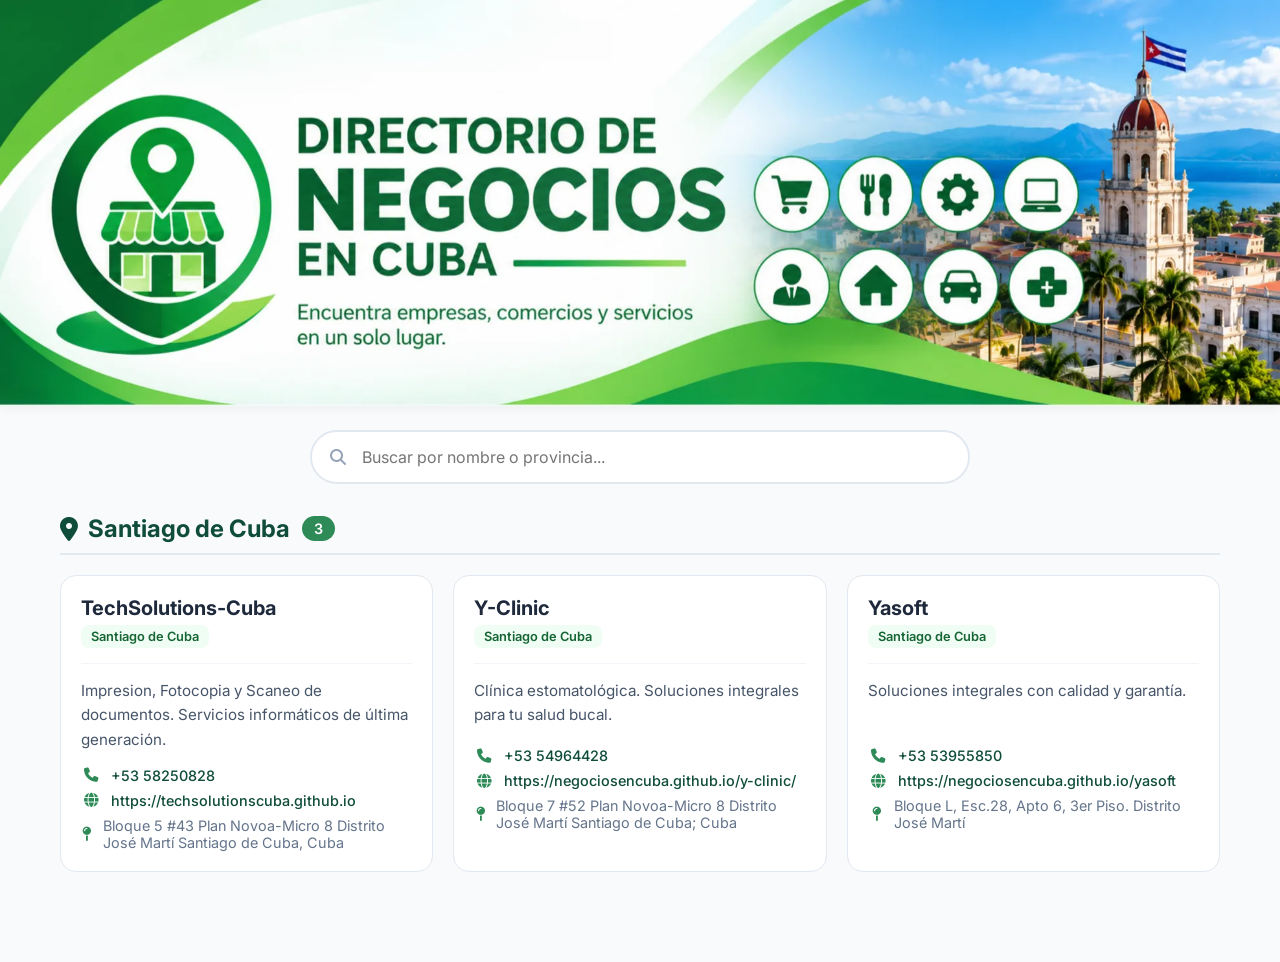
==== index.html @ 96652d1d "Add files via upload" ====
<!DOCTYPE html>
<html lang="es">
<head>
    <meta charset="UTF-8">
    <meta name="viewport" content="width=device-width, initial-scale=1.0">
    <title>Directorio de Negocios en Cuba</title>
    <link href="https://fonts.googleapis.com/css2?family=Inter:wght@400;600;700&display=swap" rel="stylesheet">
    <link rel="stylesheet" href="https://cdnjs.cloudflare.com/ajax/libs/font-awesome/6.4.0/css/all.min.css">
    <style>
        :root { --p: #0F4C3A; --a: #2E8B57; --bg: #F8FAFC; --w: #ffffff; }
        * { box-sizing: border-box; margin: 0; padding: 0; font-family: 'Inter', sans-serif; }
        body { background: var(--bg); color: #334155; padding-bottom: 50px; }
        
        .hero { background: var(--w); padding: 0; text-align: center; box-shadow: 0 2px 10px rgba(0,0,0,0.05); margin-bottom: 24px; overflow: hidden; }
        .hero-banner { display: block; width: 100%; height: auto; max-width: 100%; object-fit: contain; object-position: center; }
        .search-box { max-width: 700px; margin: 0 auto 30px; position: relative; padding: 0 20px; }
        .search-box input { width: 100%; padding: 15px 20px 15px 50px; border-radius: 50px; border: 2px solid #E2E8F0; font-size: 1rem; transition: 0.3s; background: white; }
        .search-box input:focus { border-color: var(--a); outline: none; }
        .search-box i { position: absolute; left: 40px; top: 50%; transform: translateY(-50%); color: #94A3B8; }
        @media (max-width: 700px) {
            .hero-banner { width: 100%; height: auto; object-fit: contain; }
            .search-box { margin-bottom: 24px; }
        }
        
        .container { max-width: 1200px; margin: 0 auto; padding: 0 20px; }
        
        .province-block { margin-bottom: 40px; animation: fade 0.5s ease; }
        .province-title { display: flex; align-items: center; gap: 12px; margin-bottom: 20px; padding-bottom: 10px; border-bottom: 2px solid #E2E8F0; }
        .province-title h2 { color: var(--p); font-size: 1.5rem; display: flex; align-items: center; gap: 10px; }
        .count { background: var(--a); color: white; padding: 4px 12px; border-radius: 20px; font-weight: 600; font-size: 0.9rem; }
        
        .biz-grid { display: grid; grid-template-columns: repeat(auto-fill, minmax(280px, 1fr)); gap: 20px; }
        
        .biz-card { background: var(--w); border-radius: 16px; padding: 20px; border: 1px solid #E2E8F0; transition: transform 0.2s, box-shadow 0.2s; }
        .biz-card:hover { transform: translateY(-5px); box-shadow: 0 10px 20px rgba(0,0,0,0.05); border-color: var(--a); }
        
        .biz-header { margin-bottom: 15px; padding-bottom: 15px; border-bottom:1px solid #F1F5F9; }
        .biz-title { font-weight: 700; font-size: 1.25rem; color: #1E293B; margin-bottom: 5px; }
        .biz-prov { display: inline-block; background: #F0FDF4; color: #166534; padding: 4px 10px; border-radius: 8px; font-size: 0.8rem; font-weight: 600; }
        
        .biz-body { font-size: 0.95rem; color: #475569; }
        .biz-desc { margin-bottom: 15px; line-height: 1.6; min-height: 3.5em; }
        
        .biz-meta { display: flex; flex-direction: column; gap: 8px; margin-top: 15px; }
        .meta-item { display: flex; align-items: center; gap: 10px; color: #64748B; font-size: 0.9rem; }
        .meta-item i { color: var(--a); width: 20px; text-align: center; }
        .meta-item a { color: var(--p); text-decoration: none; font-weight: 500; transition: 0.2s; }
        .meta-item a:hover { color: var(--a); text-decoration: underline; }

        .no-results { text-align: center; padding: 40px; color: #94A3B8; display: none; }
        
        @keyframes fade { from{opacity:0;transform:translateY(10px);} to{opacity:1;transform:translateY(0);} }
    </style>
</head>
<body>
    <div class="hero">
        <img class="hero-banner" src="banner-directorio.webp" alt="Directorio de Negocios en Cuba">
    </div>
    <div class="search-box">
        <i class="fas fa-search"></i><input type="text" id="searchInput" placeholder="Buscar por nombre o provincia...">
    </div>
    <div class="container" id="mainContainer">
        
                    <section class="province-block">
                        <div class="province-title">
                            <h2><i class="fas fa-map-marker-alt"></i> Santiago de Cuba</h2>
                            <span class="count">3</span>
                        </div>
                        <div class="biz-grid">
                    <div class="biz-card">
                        <div class="biz-header">
                            <div class="biz-title">TechSolutions-Cuba</div>
                            <div class="biz-prov">Santiago de Cuba</div>
                        </div>
                        <div class="biz-body">
                            <p class="biz-desc">Impresion, Fotocopia y Scaneo de documentos. Servicios informáticos de última generación.</p>
                            <div class="biz-meta">
                                <div class="meta-item"><i class="fas fa-phone"></i> <a href="tel:+53 58250828">+53 58250828</a></div>
                                <div class="meta-item"><i class="fas fa-globe"></i> <a href="https://techsolutionscuba.github.io" target="_blank">https://techsolutionscuba.github.io</a></div>
                                <div class="meta-item"><i class="fas fa-map-pin"></i> <span>Bloque 5 #43 Plan Novoa-Micro 8 Distrito José Martí Santiago de Cuba, Cuba</span></div>
                            </div>
                        </div>
                    </div>
                
                    <div class="biz-card">
                        <div class="biz-header">
                            <div class="biz-title">Y-Clinic</div>
                            <div class="biz-prov">Santiago de Cuba</div>
                        </div>
                        <div class="biz-body">
                            <p class="biz-desc">Clínica estomatológica. Soluciones integrales para tu salud bucal.</p>
                            <div class="biz-meta">
                                <div class="meta-item"><i class="fas fa-phone"></i> <a href="tel:+53 54964428">+53 54964428</a></div>
                                <div class="meta-item"><i class="fas fa-globe"></i> <a href="https://negociosencuba.github.io/y-clinic/" target="_blank">https://negociosencuba.github.io/y-clinic/</a></div>
                                <div class="meta-item"><i class="fas fa-map-pin"></i> <span>Bloque 7 #52 Plan Novoa-Micro 8 Distrito José Martí Santiago de Cuba; Cuba</span></div>
                            </div>
                        </div>
                    </div>
                
                    <div class="biz-card">
                        <div class="biz-header">
                            <div class="biz-title">Yasoft</div>
                            <div class="biz-prov">Santiago de Cuba</div>
                        </div>
                        <div class="biz-body">
                            <p class="biz-desc">Soluciones integrales con calidad y garantía.</p>
                            <div class="biz-meta">
                                <div class="meta-item"><i class="fas fa-phone"></i> <a href="tel:+53 53955850">+53 53955850</a></div>
                                <div class="meta-item"><i class="fas fa-globe"></i> <a href="https://negociosencuba.github.io/yasoft" target="_blank">https://negociosencuba.github.io/yasoft</a></div>
                                <div class="meta-item"><i class="fas fa-map-pin"></i> <span>Bloque L, Esc.28, Apto 6, 3er Piso. Distrito José Martí</span></div>
                            </div>
                        </div>
                    </div>
                </div>
                    </section>
                
    </div>
    <div id="noResults" class="no-results"><h3>No se encontraron resultados</h3></div>

    <script>
        const searchInput = document.getElementById('searchInput');
        const container = document.getElementById('mainContainer');
        const noResults = document.getElementById('noResults');
        
        searchInput.addEventListener('input', function() {
            const term = this.value.toLowerCase().trim();
            const blocks = document.querySelectorAll('.province-block');
            let visibleCount = 0;

            blocks.forEach(block => {
                const cards = block.querySelectorAll('.biz-card');
                let hasVisibleCards = false;

                cards.forEach(card => {
                    const text = card.innerText.toLowerCase();
                    const match = text.includes(term);
                    card.style.display = match ? 'block' : 'none';
                    if (match) hasVisibleCards = true;
                });

                block.style.display = hasVisibleCards ? 'block' : 'none';
                if (hasVisibleCards) visibleCount++;
            });

            noResults.style.display = (visibleCount === 0 && term !== '') ? 'block' : 'none';
        });
    </script>
</body>
</html>
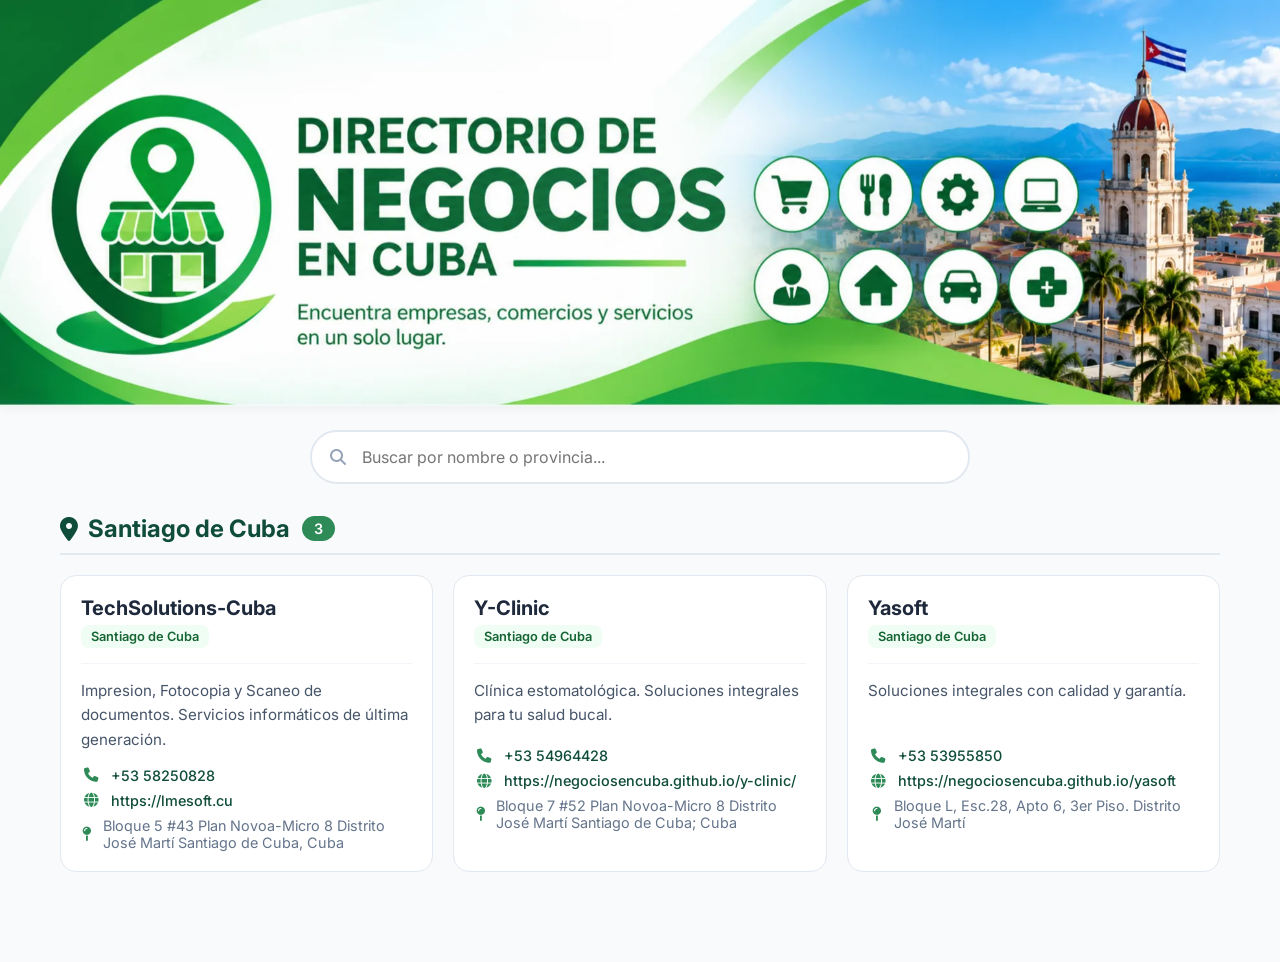
==== commit 9dc6086b: "Add files via upload" ====
--- a/index.html
+++ b/index.html
@@ -76,7 +76,7 @@
                             <p class="biz-desc">Impresion, Fotocopia y Scaneo de documentos. Servicios informáticos de última generación.</p>
                             <div class="biz-meta">
                                 <div class="meta-item"><i class="fas fa-phone"></i> <a href="tel:+53 58250828">+53 58250828</a></div>
-                                <div class="meta-item"><i class="fas fa-globe"></i> <a href="https://techsolutionscuba.github.io" target="_blank">https://techsolutionscuba.github.io</a></div>
+                                <div class="meta-item"><i class="fas fa-globe"></i> <a href="https://lmesoft.cu" target="_blank">https://lmesoft.cu</a></div>
                                 <div class="meta-item"><i class="fas fa-map-pin"></i> <span>Bloque 5 #43 Plan Novoa-Micro 8 Distrito José Martí Santiago de Cuba, Cuba</span></div>
                             </div>
                         </div>
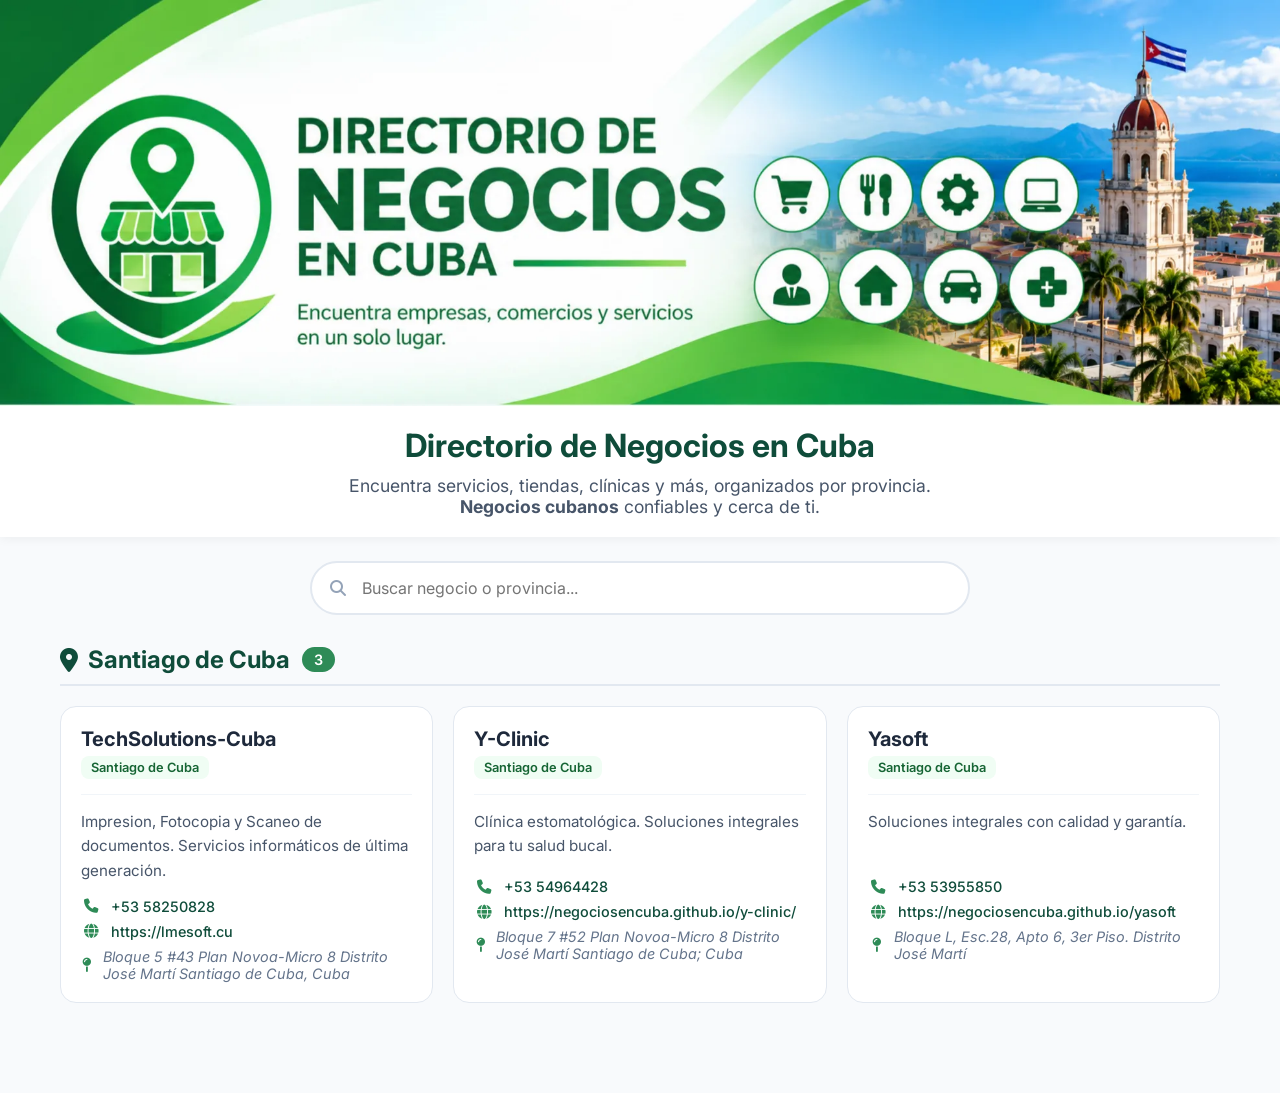
==== commit 8ccdcd03: "Add files via upload" ====
--- a/index.html
+++ b/index.html
@@ -1,149 +1,387 @@
-<!DOCTYPE html>
-<html lang="es">
-<head>
-    <meta charset="UTF-8">
-    <meta name="viewport" content="width=device-width, initial-scale=1.0">
-    <title>Directorio de Negocios en Cuba</title>
-    <link href="https://fonts.googleapis.com/css2?family=Inter:wght@400;600;700&display=swap" rel="stylesheet">
-    <link rel="stylesheet" href="https://cdnjs.cloudflare.com/ajax/libs/font-awesome/6.4.0/css/all.min.css">
-    <style>
-        :root { --p: #0F4C3A; --a: #2E8B57; --bg: #F8FAFC; --w: #ffffff; }
-        * { box-sizing: border-box; margin: 0; padding: 0; font-family: 'Inter', sans-serif; }
-        body { background: var(--bg); color: #334155; padding-bottom: 50px; }
-        
-        .hero { background: var(--w); padding: 0; text-align: center; box-shadow: 0 2px 10px rgba(0,0,0,0.05); margin-bottom: 24px; overflow: hidden; }
-        .hero-banner { display: block; width: 100%; height: auto; max-width: 100%; object-fit: contain; object-position: center; }
-        .search-box { max-width: 700px; margin: 0 auto 30px; position: relative; padding: 0 20px; }
-        .search-box input { width: 100%; padding: 15px 20px 15px 50px; border-radius: 50px; border: 2px solid #E2E8F0; font-size: 1rem; transition: 0.3s; background: white; }
-        .search-box input:focus { border-color: var(--a); outline: none; }
-        .search-box i { position: absolute; left: 40px; top: 50%; transform: translateY(-50%); color: #94A3B8; }
-        @media (max-width: 700px) {
-            .hero-banner { width: 100%; height: auto; object-fit: contain; }
-            .search-box { margin-bottom: 24px; }
-        }
-        
-        .container { max-width: 1200px; margin: 0 auto; padding: 0 20px; }
-        
-        .province-block { margin-bottom: 40px; animation: fade 0.5s ease; }
-        .province-title { display: flex; align-items: center; gap: 12px; margin-bottom: 20px; padding-bottom: 10px; border-bottom: 2px solid #E2E8F0; }
-        .province-title h2 { color: var(--p); font-size: 1.5rem; display: flex; align-items: center; gap: 10px; }
-        .count { background: var(--a); color: white; padding: 4px 12px; border-radius: 20px; font-weight: 600; font-size: 0.9rem; }
-        
-        .biz-grid { display: grid; grid-template-columns: repeat(auto-fill, minmax(280px, 1fr)); gap: 20px; }
-        
-        .biz-card { background: var(--w); border-radius: 16px; padding: 20px; border: 1px solid #E2E8F0; transition: transform 0.2s, box-shadow 0.2s; }
-        .biz-card:hover { transform: translateY(-5px); box-shadow: 0 10px 20px rgba(0,0,0,0.05); border-color: var(--a); }
-        
-        .biz-header { margin-bottom: 15px; padding-bottom: 15px; border-bottom:1px solid #F1F5F9; }
-        .biz-title { font-weight: 700; font-size: 1.25rem; color: #1E293B; margin-bottom: 5px; }
-        .biz-prov { display: inline-block; background: #F0FDF4; color: #166534; padding: 4px 10px; border-radius: 8px; font-size: 0.8rem; font-weight: 600; }
-        
-        .biz-body { font-size: 0.95rem; color: #475569; }
-        .biz-desc { margin-bottom: 15px; line-height: 1.6; min-height: 3.5em; }
-        
-        .biz-meta { display: flex; flex-direction: column; gap: 8px; margin-top: 15px; }
-        .meta-item { display: flex; align-items: center; gap: 10px; color: #64748B; font-size: 0.9rem; }
-        .meta-item i { color: var(--a); width: 20px; text-align: center; }
-        .meta-item a { color: var(--p); text-decoration: none; font-weight: 500; transition: 0.2s; }
-        .meta-item a:hover { color: var(--a); text-decoration: underline; }
-
-        .no-results { text-align: center; padding: 40px; color: #94A3B8; display: none; }
-        
-        @keyframes fade { from{opacity:0;transform:translateY(10px);} to{opacity:1;transform:translateY(0);} }
-    </style>
-</head>
-<body>
-    <div class="hero">
-        <img class="hero-banner" src="banner-directorio.webp" alt="Directorio de Negocios en Cuba">
-    </div>
-    <div class="search-box">
-        <i class="fas fa-search"></i><input type="text" id="searchInput" placeholder="Buscar por nombre o provincia...">
-    </div>
-    <div class="container" id="mainContainer">
-        
-                    <section class="province-block">
-                        <div class="province-title">
-                            <h2><i class="fas fa-map-marker-alt"></i> Santiago de Cuba</h2>
-                            <span class="count">3</span>
-                        </div>
-                        <div class="biz-grid">
-                    <div class="biz-card">
-                        <div class="biz-header">
-                            <div class="biz-title">TechSolutions-Cuba</div>
-                            <div class="biz-prov">Santiago de Cuba</div>
-                        </div>
-                        <div class="biz-body">
-                            <p class="biz-desc">Impresion, Fotocopia y Scaneo de documentos. Servicios informáticos de última generación.</p>
-                            <div class="biz-meta">
-                                <div class="meta-item"><i class="fas fa-phone"></i> <a href="tel:+53 58250828">+53 58250828</a></div>
-                                <div class="meta-item"><i class="fas fa-globe"></i> <a href="https://lmesoft.cu" target="_blank">https://lmesoft.cu</a></div>
-                                <div class="meta-item"><i class="fas fa-map-pin"></i> <span>Bloque 5 #43 Plan Novoa-Micro 8 Distrito José Martí Santiago de Cuba, Cuba</span></div>
-                            </div>
-                        </div>
-                    </div>
-                
-                    <div class="biz-card">
-                        <div class="biz-header">
-                            <div class="biz-title">Y-Clinic</div>
-                            <div class="biz-prov">Santiago de Cuba</div>
-                        </div>
-                        <div class="biz-body">
-                            <p class="biz-desc">Clínica estomatológica. Soluciones integrales para tu salud bucal.</p>
-                            <div class="biz-meta">
-                                <div class="meta-item"><i class="fas fa-phone"></i> <a href="tel:+53 54964428">+53 54964428</a></div>
-                                <div class="meta-item"><i class="fas fa-globe"></i> <a href="https://negociosencuba.github.io/y-clinic/" target="_blank">https://negociosencuba.github.io/y-clinic/</a></div>
-                                <div class="meta-item"><i class="fas fa-map-pin"></i> <span>Bloque 7 #52 Plan Novoa-Micro 8 Distrito José Martí Santiago de Cuba; Cuba</span></div>
-                            </div>
-                        </div>
-                    </div>
-                
-                    <div class="biz-card">
-                        <div class="biz-header">
-                            <div class="biz-title">Yasoft</div>
-                            <div class="biz-prov">Santiago de Cuba</div>
-                        </div>
-                        <div class="biz-body">
-                            <p class="biz-desc">Soluciones integrales con calidad y garantía.</p>
-                            <div class="biz-meta">
-                                <div class="meta-item"><i class="fas fa-phone"></i> <a href="tel:+53 53955850">+53 53955850</a></div>
-                                <div class="meta-item"><i class="fas fa-globe"></i> <a href="https://negociosencuba.github.io/yasoft" target="_blank">https://negociosencuba.github.io/yasoft</a></div>
-                                <div class="meta-item"><i class="fas fa-map-pin"></i> <span>Bloque L, Esc.28, Apto 6, 3er Piso. Distrito José Martí</span></div>
-                            </div>
-                        </div>
-                    </div>
-                </div>
-                    </section>
-                
-    </div>
-    <div id="noResults" class="no-results"><h3>No se encontraron resultados</h3></div>
-
-    <script>
-        const searchInput = document.getElementById('searchInput');
-        const container = document.getElementById('mainContainer');
-        const noResults = document.getElementById('noResults');
-        
-        searchInput.addEventListener('input', function() {
-            const term = this.value.toLowerCase().trim();
-            const blocks = document.querySelectorAll('.province-block');
-            let visibleCount = 0;
-
-            blocks.forEach(block => {
-                const cards = block.querySelectorAll('.biz-card');
-                let hasVisibleCards = false;
-
-                cards.forEach(card => {
-                    const text = card.innerText.toLowerCase();
-                    const match = text.includes(term);
-                    card.style.display = match ? 'block' : 'none';
-                    if (match) hasVisibleCards = true;
-                });
-
-                block.style.display = hasVisibleCards ? 'block' : 'none';
-                if (hasVisibleCards) visibleCount++;
-            });
-
-            noResults.style.display = (visibleCount === 0 && term !== '') ? 'block' : 'none';
-        });
-    </script>
-</body>
+<!DOCTYPE html>
+<html lang="es">
+<head>
+    <meta charset="UTF-8" />
+    <meta name="viewport" content="width=device-width, initial-scale=1.0" />
+
+    <title>Directorio de Negocios en Cuba | Encuentra servicios por provincia</title>
+    <meta name="description" content="Directorio de negocios en Cuba organizado por provincia. Encuentra servicios, tiendas, clínicas, informática y más en Santiago de Cuba y otras regiones." />
+    <link rel="canonical" href="https://negociosencuba.github.io/" />
+
+    <meta property="og:title" content="Directorio de Negocios en Cuba" />
+    <meta property="og:description" content="Directorio de negocios cubanos organizado por provincia." />
+    <meta property="og:type" content="website" />
+    <meta property="og:url" content="https://negociosencuba.github.io/" />
+
+    <link href="https://fonts.googleapis.com/css2?family=Inter:wght@400;600;700&display=swap" rel="stylesheet" />
+    <link rel="stylesheet" href="https://cdnjs.cloudflare.com/ajax/libs/font-awesome/6.4.0/css/all.min.css" />
+
+    <style>
+        :root {
+            --p: #0F4C3A;
+            --a: #2E8B57;
+            --bg: #F8FAFC;
+            --w: #ffffff;
+        }
+        * {
+            box-sizing: border-box;
+            margin: 0;
+            padding: 0;
+            font-family: 'Inter', sans-serif;
+        }
+        body {
+            background: var(--bg);
+            color: #334155;
+            padding-bottom: 50px;
+        }
+
+        .hero {
+            background: var(--w);
+            padding: 0;
+            text-align: center;
+            box-shadow: 0 2px 10px rgba(0, 0, 0, 0.05);
+            margin-bottom: 24px;
+            overflow: hidden;
+        }
+        .hero-banner {
+            display: block;
+            width: 100%;
+            height: auto;
+            max-width: 100%;
+            object-fit: contain;
+            object-position: center;
+        }
+        .hero h1 {
+            font-size: 2rem;
+            font-weight: 700;
+            color: var(--p);
+            padding: 20px 20px 10px;
+        }
+        .hero p {
+            color: #475569;
+            padding: 0 20px 20px;
+            max-width: 700px;
+            margin: 0 auto;
+            font-size: 1.1rem;
+        }
+
+        .search-box {
+            max-width: 700px;
+            margin: 0 auto 30px;
+            position: relative;
+            padding: 0 20px;
+        }
+        .search-box input {
+            width: 100%;
+            padding: 15px 20px 15px 50px;
+            border-radius: 50px;
+            border: 2px solid #E2E8F0;
+            font-size: 1rem;
+            transition: 0.3s;
+            background: white;
+        }
+        .search-box input:focus {
+            border-color: var(--a);
+            outline: none;
+        }
+        .search-box i {
+            position: absolute;
+            left: 40px;
+            top: 50%;
+            transform: translateY(-50%);
+            color: #94A3B8;
+        }
+
+        .container {
+            max-width: 1200px;
+            margin: 0 auto;
+            padding: 0 20px;
+        }
+
+        .province-block {
+            margin-bottom: 40px;
+            animation: fade 0.5s ease;
+        }
+        .province-title {
+            display: flex;
+            align-items: center;
+            gap: 12px;
+            margin-bottom: 20px;
+            padding-bottom: 10px;
+            border-bottom: 2px solid #E2E8F0;
+        }
+        .province-title h2 {
+            color: var(--p);
+            font-size: 1.5rem;
+            display: flex;
+            align-items: center;
+            gap: 10px;
+        }
+        .count {
+            background: var(--a);
+            color: white;
+            padding: 4px 12px;
+            border-radius: 20px;
+            font-weight: 600;
+            font-size: 0.9rem;
+        }
+
+        .biz-grid {
+            display: grid;
+            grid-template-columns: repeat(auto-fill, minmax(280px, 1fr));
+            gap: 20px;
+        }
+
+        .biz-card {
+            background: var(--w);
+            border-radius: 16px;
+            padding: 20px;
+            border: 1px solid #E2E8F0;
+            transition: transform 0.2s, box-shadow 0.2s;
+        }
+        .biz-card:hover {
+            transform: translateY(-5px);
+            box-shadow: 0 10px 20px rgba(0, 0, 0, 0.05);
+            border-color: var(--a);
+        }
+
+        .biz-header {
+            margin-bottom: 15px;
+            padding-bottom: 15px;
+            border-bottom: 1px solid #F1F5F9;
+        }
+        .biz-title {
+            font-weight: 700;
+            font-size: 1.25rem;
+            color: #1E293B;
+            margin-bottom: 5px;
+        }
+        .biz-prov {
+            display: inline-block;
+            background: #F0FDF4;
+            color: #166534;
+            padding: 4px 10px;
+            border-radius: 8px;
+            font-size: 0.8rem;
+            font-weight: 600;
+        }
+
+        .biz-body {
+            font-size: 0.95rem;
+            color: #475569;
+        }
+        .biz-desc {
+            margin-bottom: 15px;
+            line-height: 1.6;
+            min-height: 3.5em;
+        }
+
+        .biz-meta {
+            display: flex;
+            flex-direction: column;
+            gap: 8px;
+            margin-top: 15px;
+        }
+        .meta-item {
+            display: flex;
+            align-items: center;
+            gap: 10px;
+            color: #64748B;
+            font-size: 0.9rem;
+        }
+        .meta-item i {
+            color: var(--a);
+            width: 20px;
+            text-align: center;
+        }
+        .meta-item a {
+            color: var(--p);
+            text-decoration: none;
+            font-weight: 500;
+            transition: 0.2s;
+        }
+        .meta-item a:hover {
+            color: var(--a);
+            text-decoration: underline;
+        }
+
+        .no-results {
+            text-align: center;
+            padding: 40px;
+            color: #94A3B8;
+            display: none;
+        }
+
+        @keyframes fade {
+            from {
+                opacity: 0;
+                transform: translateY(10px);
+            }
+            to {
+                opacity: 1;
+                transform: translateY(0);
+            }
+        }
+    </style>
+
+    <!-- DATOS ESTRUCTURADOS (JSON-LD) -->
+    <script type="application/ld+json">
+        {
+            "@context": "https://schema.org",
+            "@type": "ItemList",
+            "name": "Directorio de Negocios en Cuba",
+            "description": "Listado de negocios cubanos organizados por provincia.",
+            "url": "https://negociosencuba.github.io/",
+            "numberOfItems": 3,
+            "itemListElement": [
+                {
+                    "@type": "ListItem",
+                    "position": 1,
+                    "item": {
+                        "@type": "Place",
+                        "name": "TechSolutions-Cuba",
+                        "description": "Impresion, Fotocopia y Scaneo de documentos. Servicios informáticos de última generación.",
+                        "address": {
+                            "@type": "PostalAddress",
+                            "addressLocality": "Santiago de Cuba",
+                            "addressCountry": "CU"
+                        }
+                    }
+                },
+                {
+                    "@type": "ListItem",
+                    "position": 2,
+                    "item": {
+                        "@type": "Place",
+                        "name": "Y-Clinic",
+                        "description": "Clínica estomatológica. Soluciones integrales para tu salud bucal.",
+                        "address": {
+                            "@type": "PostalAddress",
+                            "addressLocality": "Santiago de Cuba",
+                            "addressCountry": "CU"
+                        }
+                    }
+                },
+                {
+                    "@type": "ListItem",
+                    "position": 3,
+                    "item": {
+                        "@type": "Place",
+                        "name": "Yasoft",
+                        "description": "Soluciones integrales con calidad y garantía.",
+                        "address": {
+                            "@type": "PostalAddress",
+                            "addressLocality": "Santiago de Cuba",
+                            "addressCountry": "CU"
+                        }
+                    }
+                }
+            ]
+        }
+    </script>
+</head>
+<body>
+
+    <header class="hero">
+        <img class="hero-banner" src="banner-directorio.webp" alt="Directorio de Negocios en Cuba - Encuentra servicios por provincia" loading="lazy" />
+        <h1>Directorio de Negocios en Cuba</h1>
+        <p>Encuentra servicios, tiendas, clínicas y más, organizados por provincia. <strong>Negocios cubanos</strong> confiables y cerca de ti.</p>
+    </header>
+
+    <div class="search-box">
+        <i class="fas fa-search"></i>
+        <input type="text" id="searchInput" placeholder="Buscar negocio o provincia..." />
+    </div>
+
+    <main class="container" id="mainContainer">
+        <section class="province-block">
+            <div class="province-title">
+                <h2><i class="fas fa-map-marker-alt"></i> Santiago de Cuba</h2>
+                <span class="count">3</span>
+            </div>
+            <div class="biz-grid">
+
+                <article class="biz-card">
+                    <div class="biz-header">
+                        <div class="biz-title">TechSolutions-Cuba</div>
+                        <div class="biz-prov">Santiago de Cuba</div>
+                    </div>
+                    <div class="biz-body">
+                        <p class="biz-desc">Impresion, Fotocopia y Scaneo de documentos. Servicios informáticos de última generación.</p>
+                        <div class="biz-meta">
+                            <div class="meta-item"><i class="fas fa-phone"></i> <a href="tel:+5358250828" rel="nofollow">+53 58250828</a></div>
+                            <div class="meta-item"><i class="fas fa-globe"></i> <a href="https://lmesoft.cu" target="_blank" rel="nofollow">https://lmesoft.cu</a></div>
+                            <div class="meta-item"><i class="fas fa-map-pin"></i> <address style="display:inline;">Bloque 5 #43 Plan Novoa-Micro 8 Distrito José Martí Santiago de Cuba, Cuba</address></div>
+                        </div>
+                    </div>
+                </article>
+
+                <article class="biz-card">
+                    <div class="biz-header">
+                        <div class="biz-title">Y-Clinic</div>
+                        <div class="biz-prov">Santiago de Cuba</div>
+                    </div>
+                    <div class="biz-body">
+                        <p class="biz-desc">Clínica estomatológica. Soluciones integrales para tu salud bucal.</p>
+                        <div class="biz-meta">
+                            <div class="meta-item"><i class="fas fa-phone"></i> <a href="tel:+5354964428" rel="nofollow">+53 54964428</a></div>
+                            <div class="meta-item"><i class="fas fa-globe"></i> <a href="https://negociosencuba.github.io/y-clinic/" target="_blank" rel="nofollow">https://negociosencuba.github.io/y-clinic/</a></div>
+                            <div class="meta-item"><i class="fas fa-map-pin"></i> <address style="display:inline;">Bloque 7 #52 Plan Novoa-Micro 8 Distrito José Martí Santiago de Cuba; Cuba</address></div>
+                        </div>
+                    </div>
+                </article>
+
+                <article class="biz-card">
+                    <div class="biz-header">
+                        <div class="biz-title">Yasoft</div>
+                        <div class="biz-prov">Santiago de Cuba</div>
+                    </div>
+                    <div class="biz-body">
+                        <p class="biz-desc">Soluciones integrales con calidad y garantía.</p>
+                        <div class="biz-meta">
+                            <div class="meta-item"><i class="fas fa-phone"></i> <a href="tel:+5353955850" rel="nofollow">+53 53955850</a></div>
+                            <div class="meta-item"><i class="fas fa-globe"></i> <a href="https://negociosencuba.github.io/yasoft" target="_blank" rel="nofollow">https://negociosencuba.github.io/yasoft</a></div>
+                            <div class="meta-item"><i class="fas fa-map-pin"></i> <address style="display:inline;">Bloque L, Esc.28, Apto 6, 3er Piso. Distrito José Martí</address></div>
+                        </div>
+                    </div>
+                </article>
+
+            </div>
+        </section>
+    </main>
+
+    <div id="noResults" class="no-results">
+        <h3>No se encontraron resultados</h3>
+    </div>
+
+    <script>
+        const searchInput = document.getElementById('searchInput');
+        const container = document.getElementById('mainContainer');
+        const noResults = document.getElementById('noResults');
+
+        searchInput.addEventListener('input', function() {
+            const term = this.value.toLowerCase().trim();
+            const blocks = document.querySelectorAll('.province-block');
+            let visibleCount = 0;
+
+            blocks.forEach(block => {
+                const cards = block.querySelectorAll('.biz-card');
+                let hasVisibleCards = false;
+
+                cards.forEach(card => {
+                    const text = card.innerText.toLowerCase();
+                    const match = text.includes(term);
+                    card.style.display = match ? 'block' : 'none';
+                    if (match) hasVisibleCards = true;
+                });
+
+                block.style.display = hasVisibleCards ? 'block' : 'none';
+                if (hasVisibleCards) visibleCount++;
+            });
+
+            noResults.style.display = (visibleCount === 0 && term !== '') ? 'block' : 'none';
+        });
+    </script>
+
+</body>
 </html>
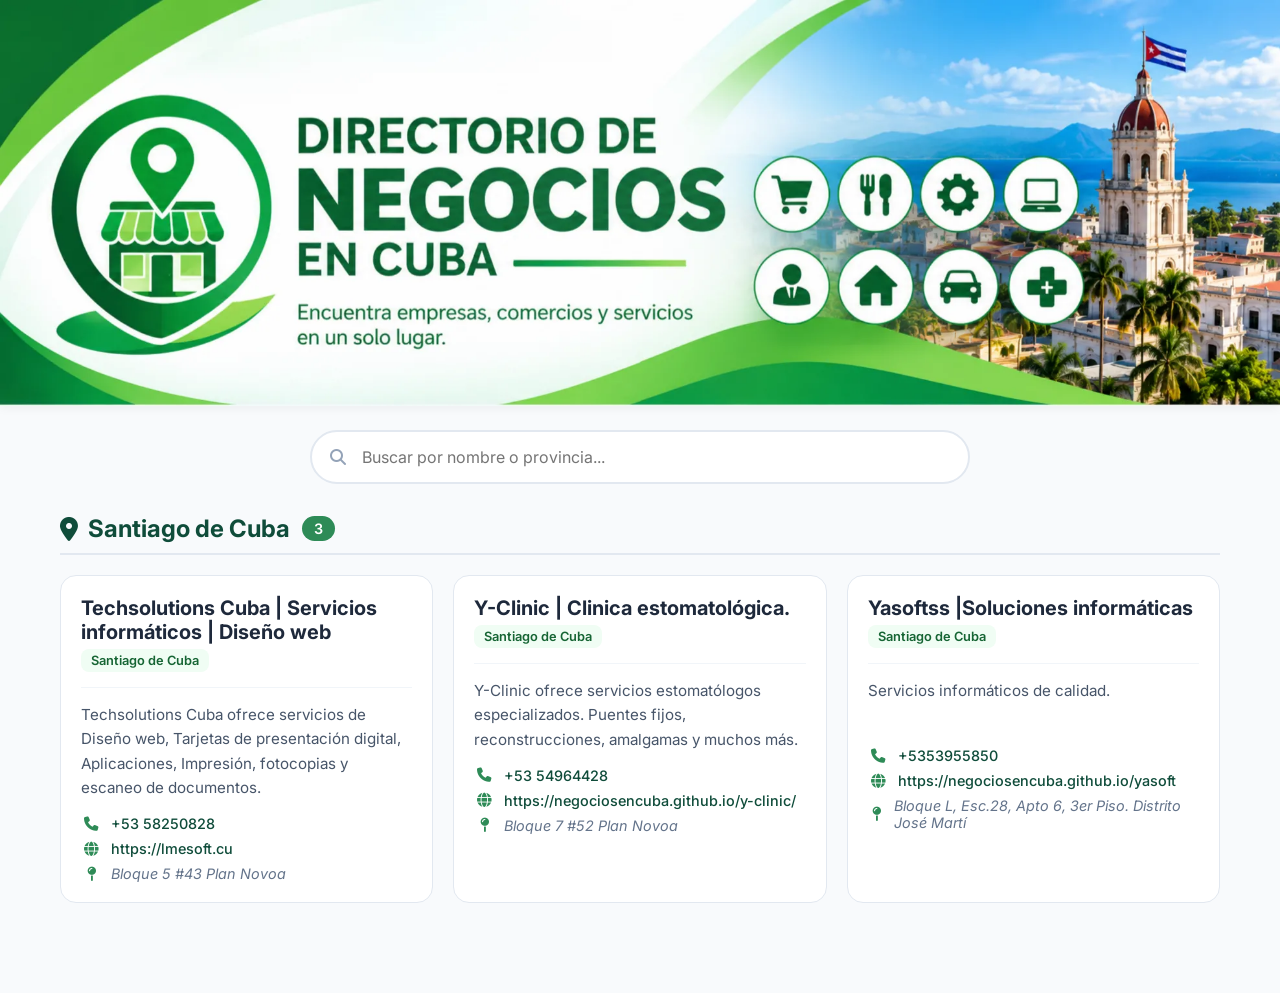
==== commit cb2434cb: "Add files via upload" ====
--- a/index.html
+++ b/index.html
@@ -1,387 +1,199 @@
-<!DOCTYPE html>
-<html lang="es">
-<head>
-    <meta charset="UTF-8" />
-    <meta name="viewport" content="width=device-width, initial-scale=1.0" />
-
-    <title>Directorio de Negocios en Cuba | Encuentra servicios por provincia</title>
-    <meta name="description" content="Directorio de negocios en Cuba organizado por provincia. Encuentra servicios, tiendas, clínicas, informática y más en Santiago de Cuba y otras regiones." />
-    <link rel="canonical" href="https://negociosencuba.github.io/" />
-
-    <meta property="og:title" content="Directorio de Negocios en Cuba" />
-    <meta property="og:description" content="Directorio de negocios cubanos organizado por provincia." />
-    <meta property="og:type" content="website" />
-    <meta property="og:url" content="https://negociosencuba.github.io/" />
-
-    <link href="https://fonts.googleapis.com/css2?family=Inter:wght@400;600;700&display=swap" rel="stylesheet" />
-    <link rel="stylesheet" href="https://cdnjs.cloudflare.com/ajax/libs/font-awesome/6.4.0/css/all.min.css" />
-
-    <style>
-        :root {
-            --p: #0F4C3A;
-            --a: #2E8B57;
-            --bg: #F8FAFC;
-            --w: #ffffff;
-        }
-        * {
-            box-sizing: border-box;
-            margin: 0;
-            padding: 0;
-            font-family: 'Inter', sans-serif;
-        }
-        body {
-            background: var(--bg);
-            color: #334155;
-            padding-bottom: 50px;
-        }
-
-        .hero {
-            background: var(--w);
-            padding: 0;
-            text-align: center;
-            box-shadow: 0 2px 10px rgba(0, 0, 0, 0.05);
-            margin-bottom: 24px;
-            overflow: hidden;
-        }
-        .hero-banner {
-            display: block;
-            width: 100%;
-            height: auto;
-            max-width: 100%;
-            object-fit: contain;
-            object-position: center;
-        }
-        .hero h1 {
-            font-size: 2rem;
-            font-weight: 700;
-            color: var(--p);
-            padding: 20px 20px 10px;
-        }
-        .hero p {
-            color: #475569;
-            padding: 0 20px 20px;
-            max-width: 700px;
-            margin: 0 auto;
-            font-size: 1.1rem;
-        }
-
-        .search-box {
-            max-width: 700px;
-            margin: 0 auto 30px;
-            position: relative;
-            padding: 0 20px;
-        }
-        .search-box input {
-            width: 100%;
-            padding: 15px 20px 15px 50px;
-            border-radius: 50px;
-            border: 2px solid #E2E8F0;
-            font-size: 1rem;
-            transition: 0.3s;
-            background: white;
-        }
-        .search-box input:focus {
-            border-color: var(--a);
-            outline: none;
-        }
-        .search-box i {
-            position: absolute;
-            left: 40px;
-            top: 50%;
-            transform: translateY(-50%);
-            color: #94A3B8;
-        }
-
-        .container {
-            max-width: 1200px;
-            margin: 0 auto;
-            padding: 0 20px;
-        }
-
-        .province-block {
-            margin-bottom: 40px;
-            animation: fade 0.5s ease;
-        }
-        .province-title {
-            display: flex;
-            align-items: center;
-            gap: 12px;
-            margin-bottom: 20px;
-            padding-bottom: 10px;
-            border-bottom: 2px solid #E2E8F0;
-        }
-        .province-title h2 {
-            color: var(--p);
-            font-size: 1.5rem;
-            display: flex;
-            align-items: center;
-            gap: 10px;
-        }
-        .count {
-            background: var(--a);
-            color: white;
-            padding: 4px 12px;
-            border-radius: 20px;
-            font-weight: 600;
-            font-size: 0.9rem;
-        }
-
-        .biz-grid {
-            display: grid;
-            grid-template-columns: repeat(auto-fill, minmax(280px, 1fr));
-            gap: 20px;
-        }
-
-        .biz-card {
-            background: var(--w);
-            border-radius: 16px;
-            padding: 20px;
-            border: 1px solid #E2E8F0;
-            transition: transform 0.2s, box-shadow 0.2s;
-        }
-        .biz-card:hover {
-            transform: translateY(-5px);
-            box-shadow: 0 10px 20px rgba(0, 0, 0, 0.05);
-            border-color: var(--a);
-        }
-
-        .biz-header {
-            margin-bottom: 15px;
-            padding-bottom: 15px;
-            border-bottom: 1px solid #F1F5F9;
-        }
-        .biz-title {
-            font-weight: 700;
-            font-size: 1.25rem;
-            color: #1E293B;
-            margin-bottom: 5px;
-        }
-        .biz-prov {
-            display: inline-block;
-            background: #F0FDF4;
-            color: #166534;
-            padding: 4px 10px;
-            border-radius: 8px;
-            font-size: 0.8rem;
-            font-weight: 600;
-        }
-
-        .biz-body {
-            font-size: 0.95rem;
-            color: #475569;
-        }
-        .biz-desc {
-            margin-bottom: 15px;
-            line-height: 1.6;
-            min-height: 3.5em;
-        }
-
-        .biz-meta {
-            display: flex;
-            flex-direction: column;
-            gap: 8px;
-            margin-top: 15px;
-        }
-        .meta-item {
-            display: flex;
-            align-items: center;
-            gap: 10px;
-            color: #64748B;
-            font-size: 0.9rem;
-        }
-        .meta-item i {
-            color: var(--a);
-            width: 20px;
-            text-align: center;
-        }
-        .meta-item a {
-            color: var(--p);
-            text-decoration: none;
-            font-weight: 500;
-            transition: 0.2s;
-        }
-        .meta-item a:hover {
-            color: var(--a);
-            text-decoration: underline;
-        }
-
-        .no-results {
-            text-align: center;
-            padding: 40px;
-            color: #94A3B8;
-            display: none;
-        }
-
-        @keyframes fade {
-            from {
-                opacity: 0;
-                transform: translateY(10px);
-            }
-            to {
-                opacity: 1;
-                transform: translateY(0);
-            }
-        }
-    </style>
-
-    <!-- DATOS ESTRUCTURADOS (JSON-LD) -->
-    <script type="application/ld+json">
-        {
-            "@context": "https://schema.org",
-            "@type": "ItemList",
-            "name": "Directorio de Negocios en Cuba",
-            "description": "Listado de negocios cubanos organizados por provincia.",
-            "url": "https://negociosencuba.github.io/",
-            "numberOfItems": 3,
-            "itemListElement": [
-                {
-                    "@type": "ListItem",
-                    "position": 1,
-                    "item": {
-                        "@type": "Place",
-                        "name": "TechSolutions-Cuba",
-                        "description": "Impresion, Fotocopia y Scaneo de documentos. Servicios informáticos de última generación.",
-                        "address": {
-                            "@type": "PostalAddress",
-                            "addressLocality": "Santiago de Cuba",
-                            "addressCountry": "CU"
-                        }
-                    }
-                },
-                {
-                    "@type": "ListItem",
-                    "position": 2,
-                    "item": {
-                        "@type": "Place",
-                        "name": "Y-Clinic",
-                        "description": "Clínica estomatológica. Soluciones integrales para tu salud bucal.",
-                        "address": {
-                            "@type": "PostalAddress",
-                            "addressLocality": "Santiago de Cuba",
-                            "addressCountry": "CU"
-                        }
-                    }
-                },
-                {
-                    "@type": "ListItem",
-                    "position": 3,
-                    "item": {
-                        "@type": "Place",
-                        "name": "Yasoft",
-                        "description": "Soluciones integrales con calidad y garantía.",
-                        "address": {
-                            "@type": "PostalAddress",
-                            "addressLocality": "Santiago de Cuba",
-                            "addressCountry": "CU"
-                        }
-                    }
-                }
-            ]
-        }
-    </script>
-</head>
-<body>
-
-    <header class="hero">
-        <img class="hero-banner" src="banner-directorio.webp" alt="Directorio de Negocios en Cuba - Encuentra servicios por provincia" loading="lazy" />
-        <h1>Directorio de Negocios en Cuba</h1>
-        <p>Encuentra servicios, tiendas, clínicas y más, organizados por provincia. <strong>Negocios cubanos</strong> confiables y cerca de ti.</p>
-    </header>
-
-    <div class="search-box">
-        <i class="fas fa-search"></i>
-        <input type="text" id="searchInput" placeholder="Buscar negocio o provincia..." />
-    </div>
-
-    <main class="container" id="mainContainer">
-        <section class="province-block">
-            <div class="province-title">
-                <h2><i class="fas fa-map-marker-alt"></i> Santiago de Cuba</h2>
-                <span class="count">3</span>
-            </div>
-            <div class="biz-grid">
-
-                <article class="biz-card">
-                    <div class="biz-header">
-                        <div class="biz-title">TechSolutions-Cuba</div>
-                        <div class="biz-prov">Santiago de Cuba</div>
-                    </div>
-                    <div class="biz-body">
-                        <p class="biz-desc">Impresion, Fotocopia y Scaneo de documentos. Servicios informáticos de última generación.</p>
-                        <div class="biz-meta">
-                            <div class="meta-item"><i class="fas fa-phone"></i> <a href="tel:+5358250828" rel="nofollow">+53 58250828</a></div>
-                            <div class="meta-item"><i class="fas fa-globe"></i> <a href="https://lmesoft.cu" target="_blank" rel="nofollow">https://lmesoft.cu</a></div>
-                            <div class="meta-item"><i class="fas fa-map-pin"></i> <address style="display:inline;">Bloque 5 #43 Plan Novoa-Micro 8 Distrito José Martí Santiago de Cuba, Cuba</address></div>
-                        </div>
-                    </div>
-                </article>
-
-                <article class="biz-card">
-                    <div class="biz-header">
-                        <div class="biz-title">Y-Clinic</div>
-                        <div class="biz-prov">Santiago de Cuba</div>
-                    </div>
-                    <div class="biz-body">
-                        <p class="biz-desc">Clínica estomatológica. Soluciones integrales para tu salud bucal.</p>
-                        <div class="biz-meta">
-                            <div class="meta-item"><i class="fas fa-phone"></i> <a href="tel:+5354964428" rel="nofollow">+53 54964428</a></div>
-                            <div class="meta-item"><i class="fas fa-globe"></i> <a href="https://negociosencuba.github.io/y-clinic/" target="_blank" rel="nofollow">https://negociosencuba.github.io/y-clinic/</a></div>
-                            <div class="meta-item"><i class="fas fa-map-pin"></i> <address style="display:inline;">Bloque 7 #52 Plan Novoa-Micro 8 Distrito José Martí Santiago de Cuba; Cuba</address></div>
-                        </div>
-                    </div>
-                </article>
-
-                <article class="biz-card">
-                    <div class="biz-header">
-                        <div class="biz-title">Yasoft</div>
-                        <div class="biz-prov">Santiago de Cuba</div>
-                    </div>
-                    <div class="biz-body">
-                        <p class="biz-desc">Soluciones integrales con calidad y garantía.</p>
-                        <div class="biz-meta">
-                            <div class="meta-item"><i class="fas fa-phone"></i> <a href="tel:+5353955850" rel="nofollow">+53 53955850</a></div>
-                            <div class="meta-item"><i class="fas fa-globe"></i> <a href="https://negociosencuba.github.io/yasoft" target="_blank" rel="nofollow">https://negociosencuba.github.io/yasoft</a></div>
-                            <div class="meta-item"><i class="fas fa-map-pin"></i> <address style="display:inline;">Bloque L, Esc.28, Apto 6, 3er Piso. Distrito José Martí</address></div>
-                        </div>
-                    </div>
-                </article>
-
-            </div>
-        </section>
-    </main>
-
-    <div id="noResults" class="no-results">
-        <h3>No se encontraron resultados</h3>
-    </div>
-
-    <script>
-        const searchInput = document.getElementById('searchInput');
-        const container = document.getElementById('mainContainer');
-        const noResults = document.getElementById('noResults');
-
-        searchInput.addEventListener('input', function() {
-            const term = this.value.toLowerCase().trim();
-            const blocks = document.querySelectorAll('.province-block');
-            let visibleCount = 0;
-
-            blocks.forEach(block => {
-                const cards = block.querySelectorAll('.biz-card');
-                let hasVisibleCards = false;
-
-                cards.forEach(card => {
-                    const text = card.innerText.toLowerCase();
-                    const match = text.includes(term);
-                    card.style.display = match ? 'block' : 'none';
-                    if (match) hasVisibleCards = true;
-                });
-
-                block.style.display = hasVisibleCards ? 'block' : 'none';
-                if (hasVisibleCards) visibleCount++;
-            });
-
-            noResults.style.display = (visibleCount === 0 && term !== '') ? 'block' : 'none';
-        });
-    </script>
-
-</body>
+<!DOCTYPE html>
+<html lang="es">
+<head>
+    <meta charset="UTF-8">
+    <meta name="viewport" content="width=device-width, initial-scale=1.0">
+    <title>Directorio de Negocios en Cuba | Encuentra servicios por provincia</title>
+    <meta name="description" content="Directorio de negocios en Cuba organizado por provincia. Encuentra servicios, tiendas, clínicas, informática y más en Santiago de Cuba." />
+    <meta name="keywords" content="Diseño web, Aplicaciones, Tarjetas digitales, Impresión, Fotocopias, Escaneo, Servicios técnicos informáticos y Copiado de memorias USB" />
+    <link rel="canonical" href="https://negociosencuba.github.io/" />
+    <meta property="og:title" content="Directorio de Negocios en Cuba" />
+    <meta property="og:description" content="Directorio de negocios cubanos organizado por provincia." />
+    <meta property="og:type" content="website" />
+    <meta property="og:url" content="https://negociosencuba.github.io/" />
+    <link href="https://fonts.googleapis.com/css2?family=Inter:wght@400;600;700&display=swap" rel="stylesheet">
+    <link rel="stylesheet" href="https://cdnjs.cloudflare.com/ajax/libs/font-awesome/6.4.0/css/all.min.css">
+    
+    <script type="application/ld+json">
+{
+  "@context": "https://schema.org",
+  "@type": "ItemList",
+  "name": "Directorio de Negocios en Cuba",
+  "description": "Directorio de negocios cubanos organizado por provincia. Encuentra servicios, tiendas y más.",
+  "url": "https://negociosencuba.github.io/",
+  "numberOfItems": 3,
+  "itemListElement": [
+    {
+      "@type": "ListItem",
+      "position": 1,
+      "item": {
+        "@type": "Place",
+        "name": "TechSolutions-Cuba",
+        "description": "Diseño web, Tarjetas de presentación digital, Aplicaciones a medida, Impresion, Fotocopia y Scaneo de documentos. Servicios informáticos de última generación.",
+        "address": {
+          "@type": "PostalAddress",
+          "addressLocality": "Santiago de Cuba",
+          "addressCountry": "CU"
+        }
+      }
+    },
+    {
+      "@type": "ListItem",
+      "position": 2,
+      "item": {
+        "@type": "Place",
+        "name": "Y-Clinic",
+        "description": "Clínica estomatológica. Soluciones integrales para tu salud bucal.",
+        "address": {
+          "@type": "PostalAddress",
+          "addressLocality": "Santiago de Cuba",
+          "addressCountry": "CU"
+        }
+      }
+    },
+    {
+      "@type": "ListItem",
+      "position": 3,
+      "item": {
+        "@type": "Place",
+        "name": "Yasoft",
+        "description": "Soluciones integrales con calidad y garantía.",
+        "address": {
+          "@type": "PostalAddress",
+          "addressLocality": "Santiago de Cuba",
+          "addressCountry": "CU"
+        }
+      }
+    }
+  ]
+}
+    </script>
+    
+    <style>
+        :root { --p: #0F4C3A; --a: #2E8B57; --bg: #F8FAFC; --w: #ffffff; }
+        * { box-sizing: border-box; margin: 0; padding: 0; font-family: 'Inter', sans-serif; }
+        body { background: var(--bg); color: #334155; padding-bottom: 50px; }
+        .hero { background: var(--w); padding: 0; text-align: center; box-shadow: 0 2px 10px rgba(0,0,0,0.05); margin-bottom: 24px; overflow: hidden; }
+        .hero-banner { display: block; width: 100%; height: auto; max-width: 100%; object-fit: contain; object-position: center; }
+        .search-box { max-width: 700px; margin: 0 auto 30px; position: relative; padding: 0 20px; }
+        .search-box input { width: 100%; padding: 15px 20px 15px 50px; border-radius: 50px; border: 2px solid #E2E8F0; font-size: 1rem; transition: 0.3s; background: white; }
+        .search-box input:focus { border-color: var(--a); outline: none; }
+        .search-box i { position: absolute; left: 40px; top: 50%; transform: translateY(-50%); color: #94A3B8; }
+        @media (max-width: 700px) { .hero-banner { width: 100%; height: auto; object-fit: contain; } .search-box { margin-bottom: 24px; } }
+        .container { max-width: 1200px; margin: 0 auto; padding: 0 20px; }
+        .province-block { margin-bottom: 40px; animation: fade 0.5s ease; }
+        .province-title { display: flex; align-items: center; gap: 12px; margin-bottom: 20px; padding-bottom: 10px; border-bottom: 2px solid #E2E8F0; }
+        .province-title h2 { color: var(--p); font-size: 1.5rem; display: flex; align-items: center; gap: 10px; }
+        .count { background: var(--a); color: white; padding: 4px 12px; border-radius: 20px; font-weight: 600; font-size: 0.9rem; }
+        .biz-grid { display: grid; grid-template-columns: repeat(auto-fill, minmax(280px, 1fr)); gap: 20px; }
+        .biz-card { background: var(--w); border-radius: 16px; padding: 20px; border: 1px solid #E2E8F0; transition: transform 0.2s, box-shadow 0.2s; }
+        .biz-card:hover { transform: translateY(-5px); box-shadow: 0 10px 20px rgba(0,0,0,0.05); border-color: var(--a); }
+        .biz-header { margin-bottom: 15px; padding-bottom: 15px; border-bottom:1px solid #F1F5F9; }
+        .biz-title { font-weight: 700; font-size: 1.25rem; color: #1E293B; margin-bottom: 5px; }
+        .biz-prov { display: inline-block; background: #F0FDF4; color: #166534; padding: 4px 10px; border-radius: 8px; font-size: 0.8rem; font-weight: 600; }
+        .biz-body { font-size: 0.95rem; color: #475569; }
+        .biz-desc { margin-bottom: 15px; line-height: 1.6; min-height: 3.5em; }
+        .biz-meta { display: flex; flex-direction: column; gap: 8px; margin-top: 15px; }
+        .meta-item { display: flex; align-items: center; gap: 10px; color: #64748B; font-size: 0.9rem; }
+        .meta-item i { color: var(--a); width: 20px; text-align: center; }
+        .meta-item a { color: var(--p); text-decoration: none; font-weight: 500; transition: 0.2s; }
+        .meta-item a:hover { color: var(--a); text-decoration: underline; }
+        .no-results { text-align: center; padding: 40px; color: #94A3B8; display: none; }
+        @keyframes fade { from{opacity:0;transform:translateY(10px);} to{opacity:1;transform:translateY(0);} }
+    </style>
+</head>
+<body>
+    <header class="hero">
+        <img class="hero-banner" src="banner-directorio.webp" alt="Directorio de Negocios en Cuba - Encuentra servicios por provincia" loading="lazy" />
+    </header>
+    <div class="search-box">
+        <i class="fas fa-search"></i><input type="text" id="searchInput" placeholder="Buscar por nombre o provincia...">
+    </div>
+    <div class="container" id="mainContainer">
+        
+                    <section class="province-block">
+                        <div class="province-title">
+                            <h2><i class="fas fa-map-marker-alt"></i> Santiago de Cuba</h2>
+                            <span class="count">3</span>
+                        </div>
+                        <div class="biz-grid">
+                    <div class="biz-card">
+                        <div class="biz-header">
+                            <div class="biz-title">Techsolutions Cuba | Servicios informáticos | Diseño web</div>
+                            <div class="biz-prov">Santiago de Cuba</div>
+                        </div>
+                        <div class="biz-body">
+                            <p class="biz-desc">Techsolutions Cuba ofrece servicios de Diseño web, Tarjetas de presentación digital, Aplicaciones, Impresión, fotocopias y escaneo de documentos.</p>
+                            <div class="biz-meta">
+                                <div class="meta-item"><i class="fas fa-phone"></i> <a href="tel:+53 58250828" rel="nofollow">+53 58250828</a></div>
+                                <div class="meta-item"><i class="fas fa-globe"></i> <a href="https://lmesoft.cu" target="_blank" rel="nofollow">https://lmesoft.cu</a></div>
+                                <div class="meta-item"><i class="fas fa-map-pin"></i> <address style="display:inline;">Bloque 5 #43 Plan Novoa</address></div>
+                            </div>
+                        </div>
+                    </div>
+                
+                    <div class="biz-card">
+                        <div class="biz-header">
+                            <div class="biz-title">Y-Clinic | Clinica estomatológica.</div>
+                            <div class="biz-prov">Santiago de Cuba</div>
+                        </div>
+                        <div class="biz-body">
+                            <p class="biz-desc">Y-Clinic ofrece servicios estomatólogos especializados. Puentes fijos, reconstrucciones, amalgamas y muchos más.</p>
+                            <div class="biz-meta">
+                                <div class="meta-item"><i class="fas fa-phone"></i> <a href="tel:+53 54964428" rel="nofollow">+53 54964428</a></div>
+                                <div class="meta-item"><i class="fas fa-globe"></i> <a href="https://negociosencuba.github.io/y-clinic/" target="_blank" rel="nofollow">https://negociosencuba.github.io/y-clinic/</a></div>
+                                <div class="meta-item"><i class="fas fa-map-pin"></i> <address style="display:inline;">Bloque 7 #52 Plan Novoa</address></div>
+                            </div>
+                        </div>
+                    </div>
+                
+                    <div class="biz-card">
+                        <div class="biz-header">
+                            <div class="biz-title">Yasoftss |Soluciones informáticas</div>
+                            <div class="biz-prov">Santiago de Cuba</div>
+                        </div>
+                        <div class="biz-body">
+                            <p class="biz-desc">Servicios informáticos de calidad.</p>
+                            <div class="biz-meta">
+                                <div class="meta-item"><i class="fas fa-phone"></i> <a href="tel:+5353955850" rel="nofollow">+5353955850</a></div>
+                                <div class="meta-item"><i class="fas fa-globe"></i> <a href="https://negociosencuba.github.io/yasoft" target="_blank" rel="nofollow">https://negociosencuba.github.io/yasoft</a></div>
+                                <div class="meta-item"><i class="fas fa-map-pin"></i> <address style="display:inline;">Bloque L, Esc.28, Apto 6, 3er Piso. Distrito José Martí</address></div>
+                            </div>
+                        </div>
+                    </div>
+                </div>
+                    </section>
+                
+    </div>
+    <div id="noResults" class="no-results"><h3>No se encontraron resultados</h3></div>
+
+    <script>
+        const searchInput = document.getElementById('searchInput');
+        const container = document.getElementById('mainContainer');
+        const noResults = document.getElementById('noResults');
+        
+        searchInput.addEventListener('input', function() {
+            const term = this.value.toLowerCase().trim();
+            const blocks = document.querySelectorAll('.province-block');
+            let visibleCount = 0;
+
+            blocks.forEach(block => {
+                const cards = block.querySelectorAll('.biz-card');
+                let hasVisibleCards = false;
+
+                cards.forEach(card => {
+                    const text = card.innerText.toLowerCase();
+                    const match = text.includes(term);
+                    card.style.display = match ? 'block' : 'none';
+                    if (match) hasVisibleCards = true;
+                });
+
+                block.style.display = hasVisibleCards ? 'block' : 'none';
+                if (hasVisibleCards) visibleCount++;
+            });
+
+            noResults.style.display = (visibleCount === 0 && term !== '') ? 'block' : 'none';
+        });
+    </script>
+</body>
 </html>
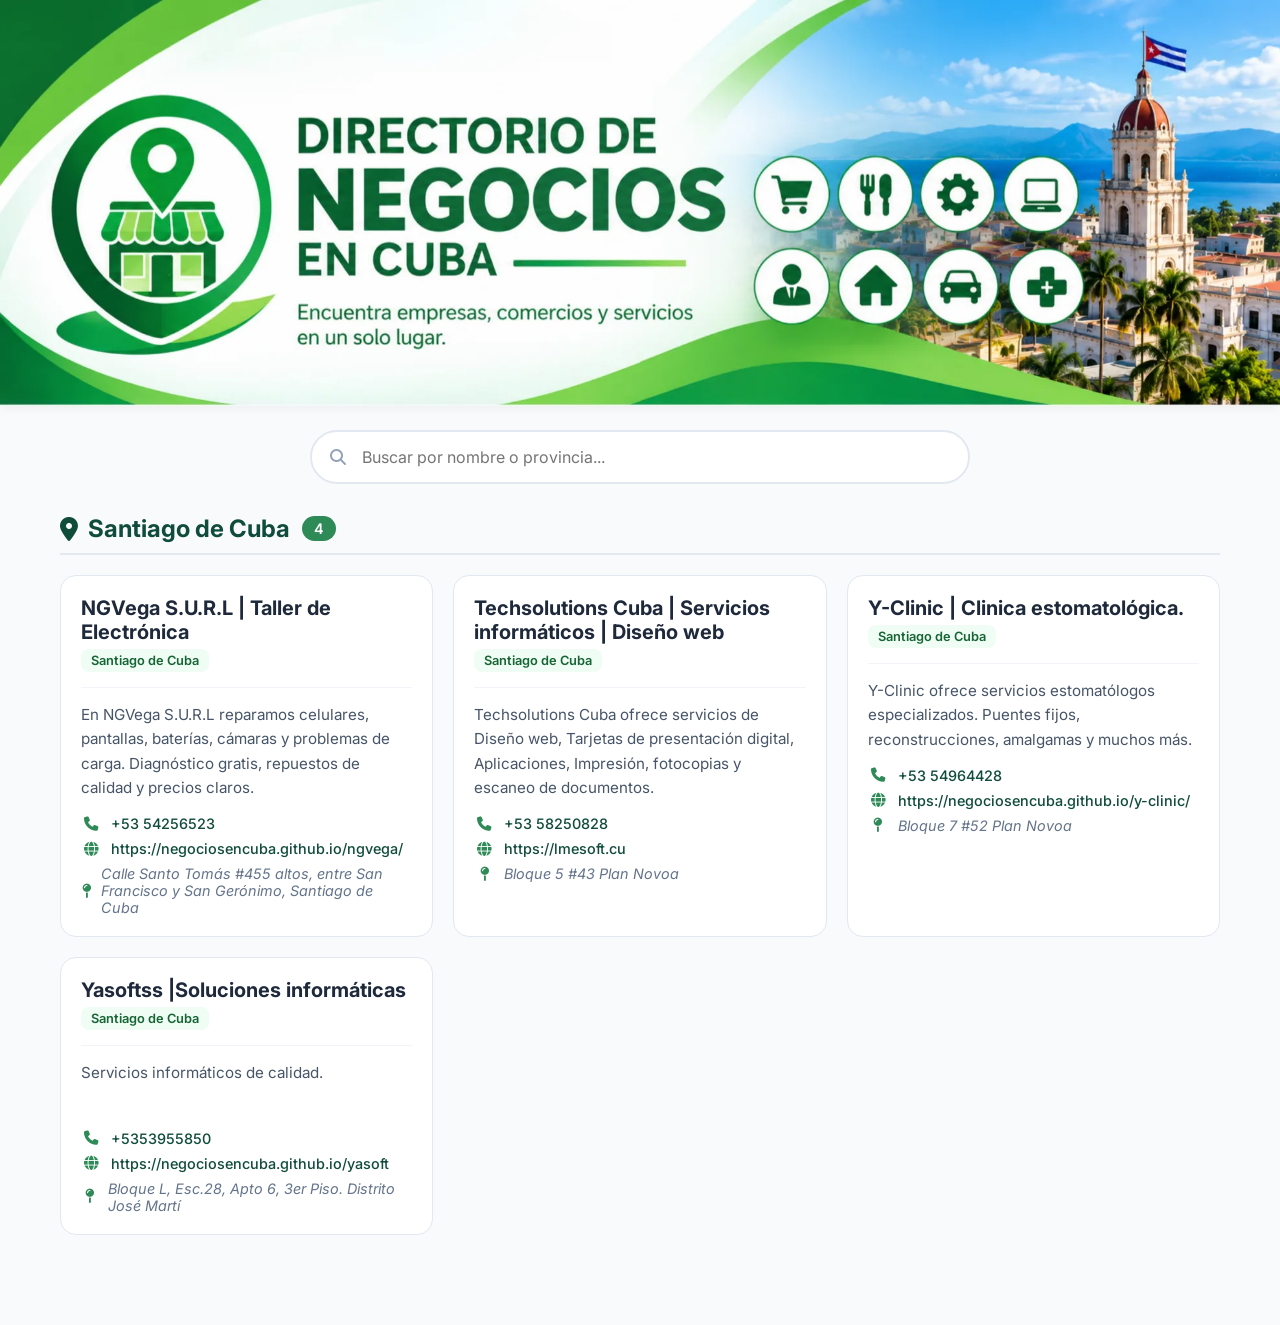
==== commit af5d5cbc: "Add files via upload" ====
--- a/index.html
+++ b/index.html
@@ -5,7 +5,7 @@
     <meta name="viewport" content="width=device-width, initial-scale=1.0">
     <title>Directorio de Negocios en Cuba | Encuentra servicios por provincia</title>
     <meta name="description" content="Directorio de negocios en Cuba organizado por provincia. Encuentra servicios, tiendas, clínicas, informática y más en Santiago de Cuba." />
-    <meta name="keywords" content="Diseño web, Aplicaciones, Tarjetas digitales, Impresión, Fotocopias, Escaneo, Servicios técnicos informáticos y Copiado de memorias USB" />
+    <meta name="keywords" content="Taller de Electrónica, Santiago de Cuba, Diseño web, Aplicaciones, Tarjetas digitales, Impresión, Fotocopias, Escaneo, Servicios técnicos informáticos y Copiado de memorias USB" />
     <link rel="canonical" href="https://negociosencuba.github.io/" />
     <meta property="og:title" content="Directorio de Negocios en Cuba" />
     <meta property="og:description" content="Directorio de negocios cubanos organizado por provincia." />
@@ -21,11 +21,25 @@
   "name": "Directorio de Negocios en Cuba",
   "description": "Directorio de negocios cubanos organizado por provincia. Encuentra servicios, tiendas y más.",
   "url": "https://negociosencuba.github.io/",
-  "numberOfItems": 3,
+  "numberOfItems": 4,
   "itemListElement": [
     {
       "@type": "ListItem",
       "position": 1,
+      "item": {
+        "@type": "Place",
+        "name": "NGVega S.U.R.L",
+        "description": "Taller de Electrónica en Santiago de Cuba.",
+        "address": {
+          "@type": "PostalAddress",
+          "addressLocality": "Santiago de Cuba",
+          "addressCountry": "CU"
+        }
+      }
+    },
+    {
+      "@type": "ListItem",
+      "position": 2,
       "item": {
         "@type": "Place",
         "name": "TechSolutions-Cuba",
@@ -39,7 +53,7 @@
     },
     {
       "@type": "ListItem",
-      "position": 2,
+      "position": 3,
       "item": {
         "@type": "Place",
         "name": "Y-Clinic",
@@ -53,7 +67,7 @@
     },
     {
       "@type": "ListItem",
-      "position": 3,
+      "position": 4,
       "item": {
         "@type": "Place",
         "name": "Yasoft",
@@ -114,9 +128,24 @@
                     <section class="province-block">
                         <div class="province-title">
                             <h2><i class="fas fa-map-marker-alt"></i> Santiago de Cuba</h2>
-                            <span class="count">3</span>
+                            <span class="count">4</span>
                         </div>
                         <div class="biz-grid">
+                    <div class="biz-card">
+                        <div class="biz-header">
+                            <div class="biz-title">NGVega S.U.R.L | Taller de Electrónica</div>
+                            <div class="biz-prov">Santiago de Cuba</div>
+                        </div>
+                        <div class="biz-body">
+                            <p class="biz-desc">En NGVega S.U.R.L reparamos celulares, pantallas, baterías, cámaras y problemas de carga. Diagnóstico gratis, repuestos de calidad y precios claros.</p>
+                            <div class="biz-meta">
+                                <div class="meta-item"><i class="fas fa-phone"></i> <a href="tel:+53 54256523" rel="nofollow">+53 54256523</a></div>
+                                <div class="meta-item"><i class="fas fa-globe"></i> <a href="https://negociosencuba.github.io/ngvega/" target="_blank" rel="nofollow">https://negociosencuba.github.io/ngvega/</a></div>
+                                <div class="meta-item"><i class="fas fa-map-pin"></i> <address style="display:inline;">Calle Santo Tomás #455 altos, entre San Francisco y San Gerónimo, Santiago de Cuba</address></div>
+                            </div>
+                        </div>
+                    </div>
+                
                     <div class="biz-card">
                         <div class="biz-header">
                             <div class="biz-title">Techsolutions Cuba | Servicios informáticos | Diseño web</div>
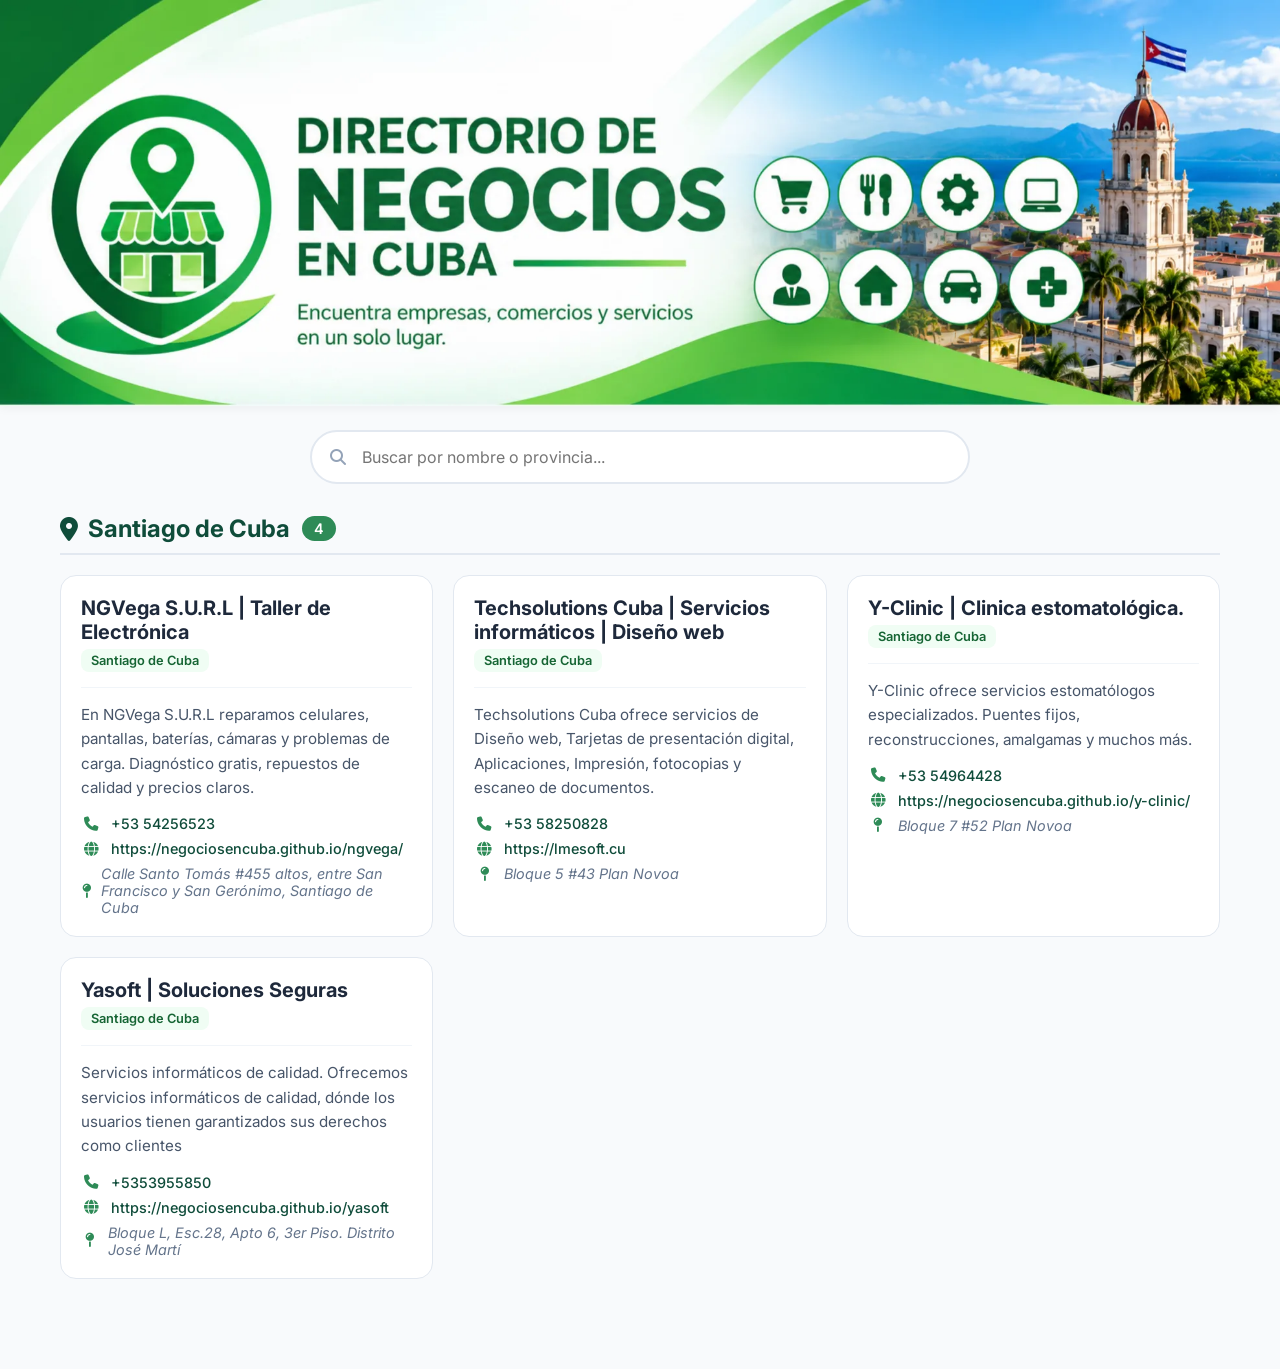
==== commit 7e4cc7d8: "Add files via upload" ====
--- a/index.html
+++ b/index.html
@@ -71,7 +71,7 @@
       "item": {
         "@type": "Place",
         "name": "Yasoft",
-        "description": "Soluciones integrales con calidad y garantía.",
+        "description": "Soluciones integrales con calidad y garantía. Ofrecemos servicios informáticos de calidad, dónde los usuarios tienen garantizados sus derechos como clientes",
         "address": {
           "@type": "PostalAddress",
           "addressLocality": "Santiago de Cuba",
@@ -178,11 +178,11 @@
                 
                     <div class="biz-card">
                         <div class="biz-header">
-                            <div class="biz-title">Yasoftss |Soluciones informáticas</div>
-                            <div class="biz-prov">Santiago de Cuba</div>
-                        </div>
-                        <div class="biz-body">
-                            <p class="biz-desc">Servicios informáticos de calidad.</p>
+                            <div class="biz-title">Yasoft | Soluciones Seguras</div>
+                            <div class="biz-prov">Santiago de Cuba</div>
+                        </div>
+                        <div class="biz-body">
+                            <p class="biz-desc">Servicios informáticos de calidad. Ofrecemos servicios informáticos de calidad, dónde los usuarios tienen garantizados sus derechos como clientes</p>
                             <div class="biz-meta">
                                 <div class="meta-item"><i class="fas fa-phone"></i> <a href="tel:+5353955850" rel="nofollow">+5353955850</a></div>
                                 <div class="meta-item"><i class="fas fa-globe"></i> <a href="https://negociosencuba.github.io/yasoft" target="_blank" rel="nofollow">https://negociosencuba.github.io/yasoft</a></div>
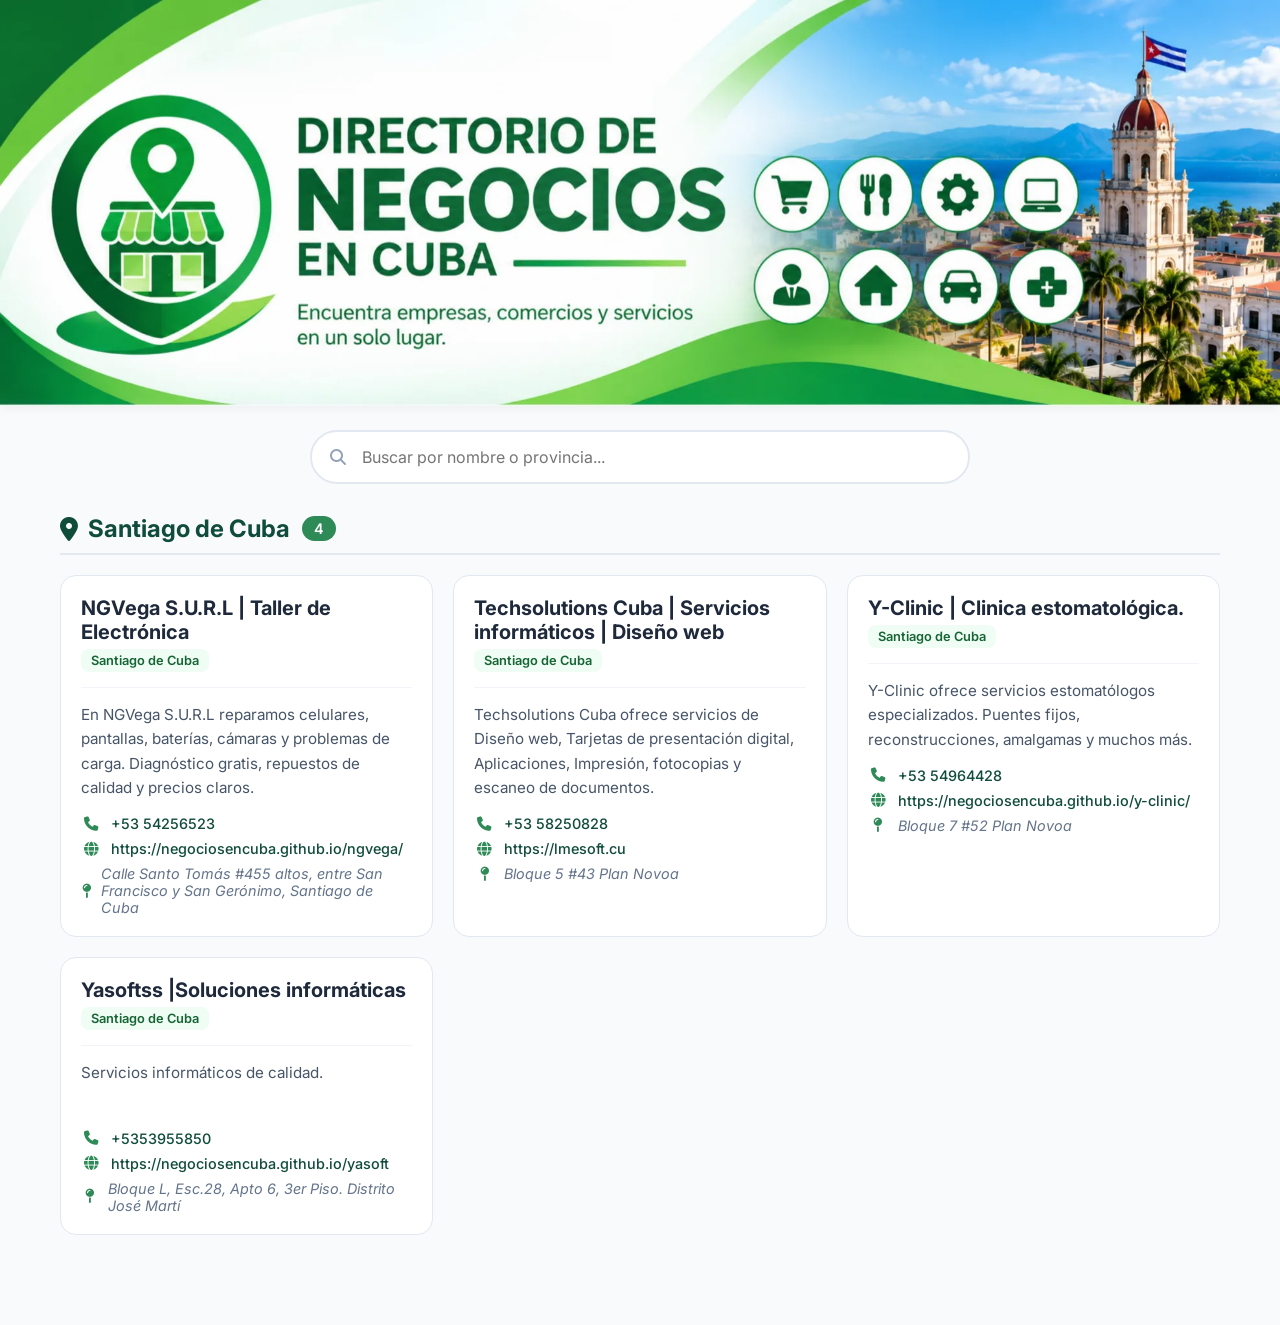
==== commit e6da79cf: "Actualiza index.html desde Gestor SEO Cuba (15/9/2026, 10:38:52)" ====
--- a/index.html
+++ b/index.html
@@ -71,7 +71,7 @@
       "item": {
         "@type": "Place",
         "name": "Yasoft",
-        "description": "Soluciones integrales con calidad y garantía. Ofrecemos servicios informáticos de calidad, dónde los usuarios tienen garantizados sus derechos como clientes",
+        "description": "Soluciones integrales con calidad y garantía.",
         "address": {
           "@type": "PostalAddress",
           "addressLocality": "Santiago de Cuba",
@@ -178,11 +178,11 @@
                 
                     <div class="biz-card">
                         <div class="biz-header">
-                            <div class="biz-title">Yasoft | Soluciones Seguras</div>
-                            <div class="biz-prov">Santiago de Cuba</div>
-                        </div>
-                        <div class="biz-body">
-                            <p class="biz-desc">Servicios informáticos de calidad. Ofrecemos servicios informáticos de calidad, dónde los usuarios tienen garantizados sus derechos como clientes</p>
+                            <div class="biz-title">Yasoftss |Soluciones informáticas</div>
+                            <div class="biz-prov">Santiago de Cuba</div>
+                        </div>
+                        <div class="biz-body">
+                            <p class="biz-desc">Servicios informáticos de calidad.</p>
                             <div class="biz-meta">
                                 <div class="meta-item"><i class="fas fa-phone"></i> <a href="tel:+5353955850" rel="nofollow">+5353955850</a></div>
                                 <div class="meta-item"><i class="fas fa-globe"></i> <a href="https://negociosencuba.github.io/yasoft" target="_blank" rel="nofollow">https://negociosencuba.github.io/yasoft</a></div>
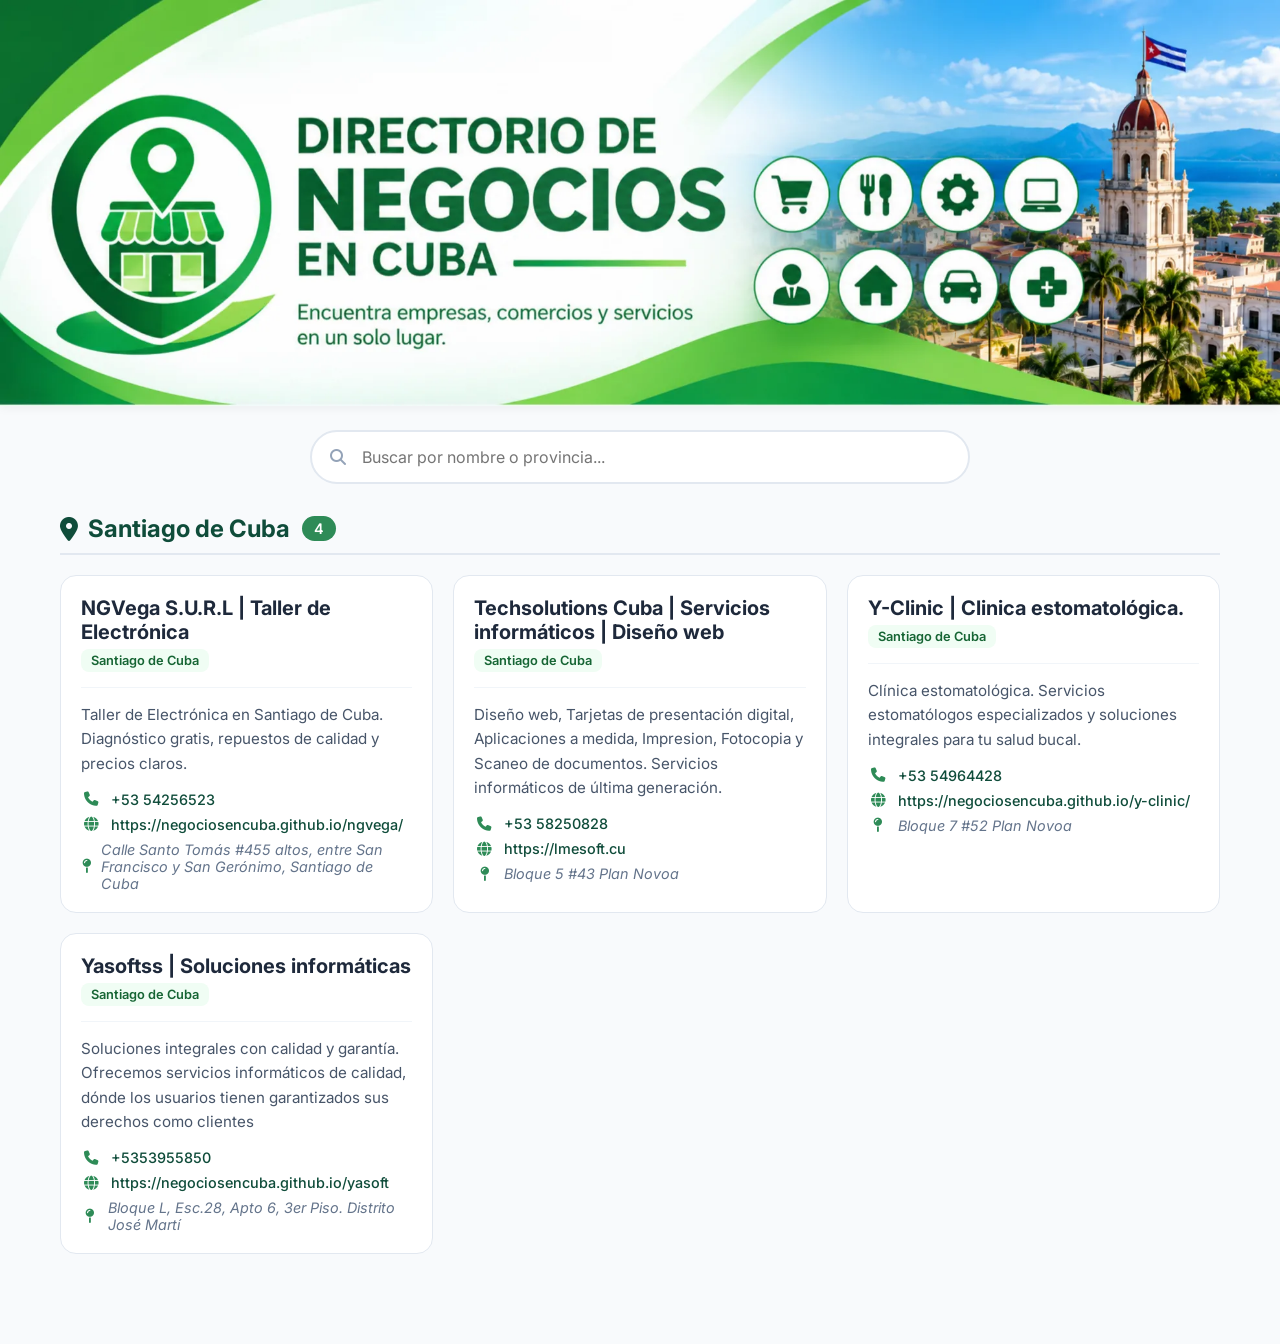
==== commit ccc80bb2: "Actualiza index.html desde Gestor SEO Cuba (15/9/2026, 12:26:59)" ====
--- a/index.html
+++ b/index.html
@@ -5,7 +5,7 @@
     <meta name="viewport" content="width=device-width, initial-scale=1.0">
     <title>Directorio de Negocios en Cuba | Encuentra servicios por provincia</title>
     <meta name="description" content="Directorio de negocios en Cuba organizado por provincia. Encuentra servicios, tiendas, clínicas, informática y más en Santiago de Cuba." />
-    <meta name="keywords" content="Taller de Electrónica, Santiago de Cuba, Diseño web, Aplicaciones, Tarjetas digitales, Impresión, Fotocopias, Escaneo, Servicios técnicos informáticos y Copiado de memorias USB" />
+    <meta name="keywords" content="Taller de Electrónica, Santiago de Cuba, Diseño web, Aplicaciones, Tarjetas digitales, Impresión, Fotocopias, Escaneo, Servicios técnicos informáticos y Copiado de memorias USB, servicios estomatólogos especializados. Puentes fijos" />
     <link rel="canonical" href="https://negociosencuba.github.io/" />
     <meta property="og:title" content="Directorio de Negocios en Cuba" />
     <meta property="og:description" content="Directorio de negocios cubanos organizado por provincia." />
@@ -27,11 +27,14 @@
       "@type": "ListItem",
       "position": 1,
       "item": {
-        "@type": "Place",
+        "@type": "LocalBusiness",
         "name": "NGVega S.U.R.L",
-        "description": "Taller de Electrónica en Santiago de Cuba.",
-        "address": {
-          "@type": "PostalAddress",
+        "description": "En NGVega S.U.R.L reparamos celulares, pantallas, baterías, cámaras y problemas de carga. Diagnóstico gratis, repuestos de calidad y precios claros.",
+        "telephone": "+53 54256523",
+        "url": "https://negociosencuba.github.io/ngvega/",
+        "address": {
+          "@type": "PostalAddress",
+          "streetAddress": "Calle Santo Tomás #455 altos, entre San Francisco y San Gerónimo, Santiago de Cuba",
           "addressLocality": "Santiago de Cuba",
           "addressCountry": "CU"
         }
@@ -41,11 +44,14 @@
       "@type": "ListItem",
       "position": 2,
       "item": {
-        "@type": "Place",
+        "@type": "LocalBusiness",
         "name": "TechSolutions-Cuba",
-        "description": "Diseño web, Tarjetas de presentación digital, Aplicaciones a medida, Impresion, Fotocopia y Scaneo de documentos. Servicios informáticos de última generación.",
-        "address": {
-          "@type": "PostalAddress",
+        "description": "Techsolutions Cuba ofrece servicios de Diseño web, Tarjetas de presentación digital, Aplicaciones, Impresión, fotocopias y escaneo de documentos.",
+        "telephone": "+53 58250828",
+        "url": "https://lmesoft.cu",
+        "address": {
+          "@type": "PostalAddress",
+          "streetAddress": "Bloque 5 #43 Plan Novoa",
           "addressLocality": "Santiago de Cuba",
           "addressCountry": "CU"
         }
@@ -55,11 +61,14 @@
       "@type": "ListItem",
       "position": 3,
       "item": {
-        "@type": "Place",
+        "@type": "LocalBusiness",
         "name": "Y-Clinic",
-        "description": "Clínica estomatológica. Soluciones integrales para tu salud bucal.",
-        "address": {
-          "@type": "PostalAddress",
+        "description": "Y-Clinic ofrece servicios estomatólogos especializados. Puentes fijos, reconstrucciones, amalgamas y muchos más.",
+        "telephone": "+53 54964428",
+        "url": "https://negociosencuba.github.io/y-clinic/",
+        "address": {
+          "@type": "PostalAddress",
+          "streetAddress": "Bloque 7 #52 Plan Novoa",
           "addressLocality": "Santiago de Cuba",
           "addressCountry": "CU"
         }
@@ -69,11 +78,14 @@
       "@type": "ListItem",
       "position": 4,
       "item": {
-        "@type": "Place",
-        "name": "Yasoft",
-        "description": "Soluciones integrales con calidad y garantía.",
-        "address": {
-          "@type": "PostalAddress",
+        "@type": "LocalBusiness",
+        "name": "Yasoft | Soluciones Seguras",
+        "description": "Servicios informáticos de calidad.",
+        "telephone": "+5353955850",
+        "url": "https://negociosencuba.github.io/yasoft",
+        "address": {
+          "@type": "PostalAddress",
+          "streetAddress": "Bloque L, Esc.28, Apto 6, 3er Piso. Distrito José Martí",
           "addressLocality": "Santiago de Cuba",
           "addressCountry": "CU"
         }
@@ -137,7 +149,7 @@
                             <div class="biz-prov">Santiago de Cuba</div>
                         </div>
                         <div class="biz-body">
-                            <p class="biz-desc">En NGVega S.U.R.L reparamos celulares, pantallas, baterías, cámaras y problemas de carga. Diagnóstico gratis, repuestos de calidad y precios claros.</p>
+                            <p class="biz-desc">Taller de Electrónica en Santiago de Cuba. Diagnóstico gratis, repuestos de calidad y precios claros.</p>
                             <div class="biz-meta">
                                 <div class="meta-item"><i class="fas fa-phone"></i> <a href="tel:+53 54256523" rel="nofollow">+53 54256523</a></div>
                                 <div class="meta-item"><i class="fas fa-globe"></i> <a href="https://negociosencuba.github.io/ngvega/" target="_blank" rel="nofollow">https://negociosencuba.github.io/ngvega/</a></div>
@@ -152,7 +164,7 @@
                             <div class="biz-prov">Santiago de Cuba</div>
                         </div>
                         <div class="biz-body">
-                            <p class="biz-desc">Techsolutions Cuba ofrece servicios de Diseño web, Tarjetas de presentación digital, Aplicaciones, Impresión, fotocopias y escaneo de documentos.</p>
+                            <p class="biz-desc">Diseño web, Tarjetas de presentación digital, Aplicaciones a medida, Impresion, Fotocopia y Scaneo de documentos. Servicios informáticos de última generación.</p>
                             <div class="biz-meta">
                                 <div class="meta-item"><i class="fas fa-phone"></i> <a href="tel:+53 58250828" rel="nofollow">+53 58250828</a></div>
                                 <div class="meta-item"><i class="fas fa-globe"></i> <a href="https://lmesoft.cu" target="_blank" rel="nofollow">https://lmesoft.cu</a></div>
@@ -167,7 +179,7 @@
                             <div class="biz-prov">Santiago de Cuba</div>
                         </div>
                         <div class="biz-body">
-                            <p class="biz-desc">Y-Clinic ofrece servicios estomatólogos especializados. Puentes fijos, reconstrucciones, amalgamas y muchos más.</p>
+                            <p class="biz-desc">Clínica estomatológica. Servicios estomatólogos especializados y soluciones integrales para tu salud bucal.</p>
                             <div class="biz-meta">
                                 <div class="meta-item"><i class="fas fa-phone"></i> <a href="tel:+53 54964428" rel="nofollow">+53 54964428</a></div>
                                 <div class="meta-item"><i class="fas fa-globe"></i> <a href="https://negociosencuba.github.io/y-clinic/" target="_blank" rel="nofollow">https://negociosencuba.github.io/y-clinic/</a></div>
@@ -178,11 +190,11 @@
                 
                     <div class="biz-card">
                         <div class="biz-header">
-                            <div class="biz-title">Yasoftss |Soluciones informáticas</div>
-                            <div class="biz-prov">Santiago de Cuba</div>
-                        </div>
-                        <div class="biz-body">
-                            <p class="biz-desc">Servicios informáticos de calidad.</p>
+                            <div class="biz-title">Yasoftss | Soluciones informáticas</div>
+                            <div class="biz-prov">Santiago de Cuba</div>
+                        </div>
+                        <div class="biz-body">
+                            <p class="biz-desc">Soluciones integrales con calidad y garantía. Ofrecemos servicios informáticos de calidad, dónde los usuarios tienen garantizados sus derechos como clientes</p>
                             <div class="biz-meta">
                                 <div class="meta-item"><i class="fas fa-phone"></i> <a href="tel:+5353955850" rel="nofollow">+5353955850</a></div>
                                 <div class="meta-item"><i class="fas fa-globe"></i> <a href="https://negociosencuba.github.io/yasoft" target="_blank" rel="nofollow">https://negociosencuba.github.io/yasoft</a></div>
